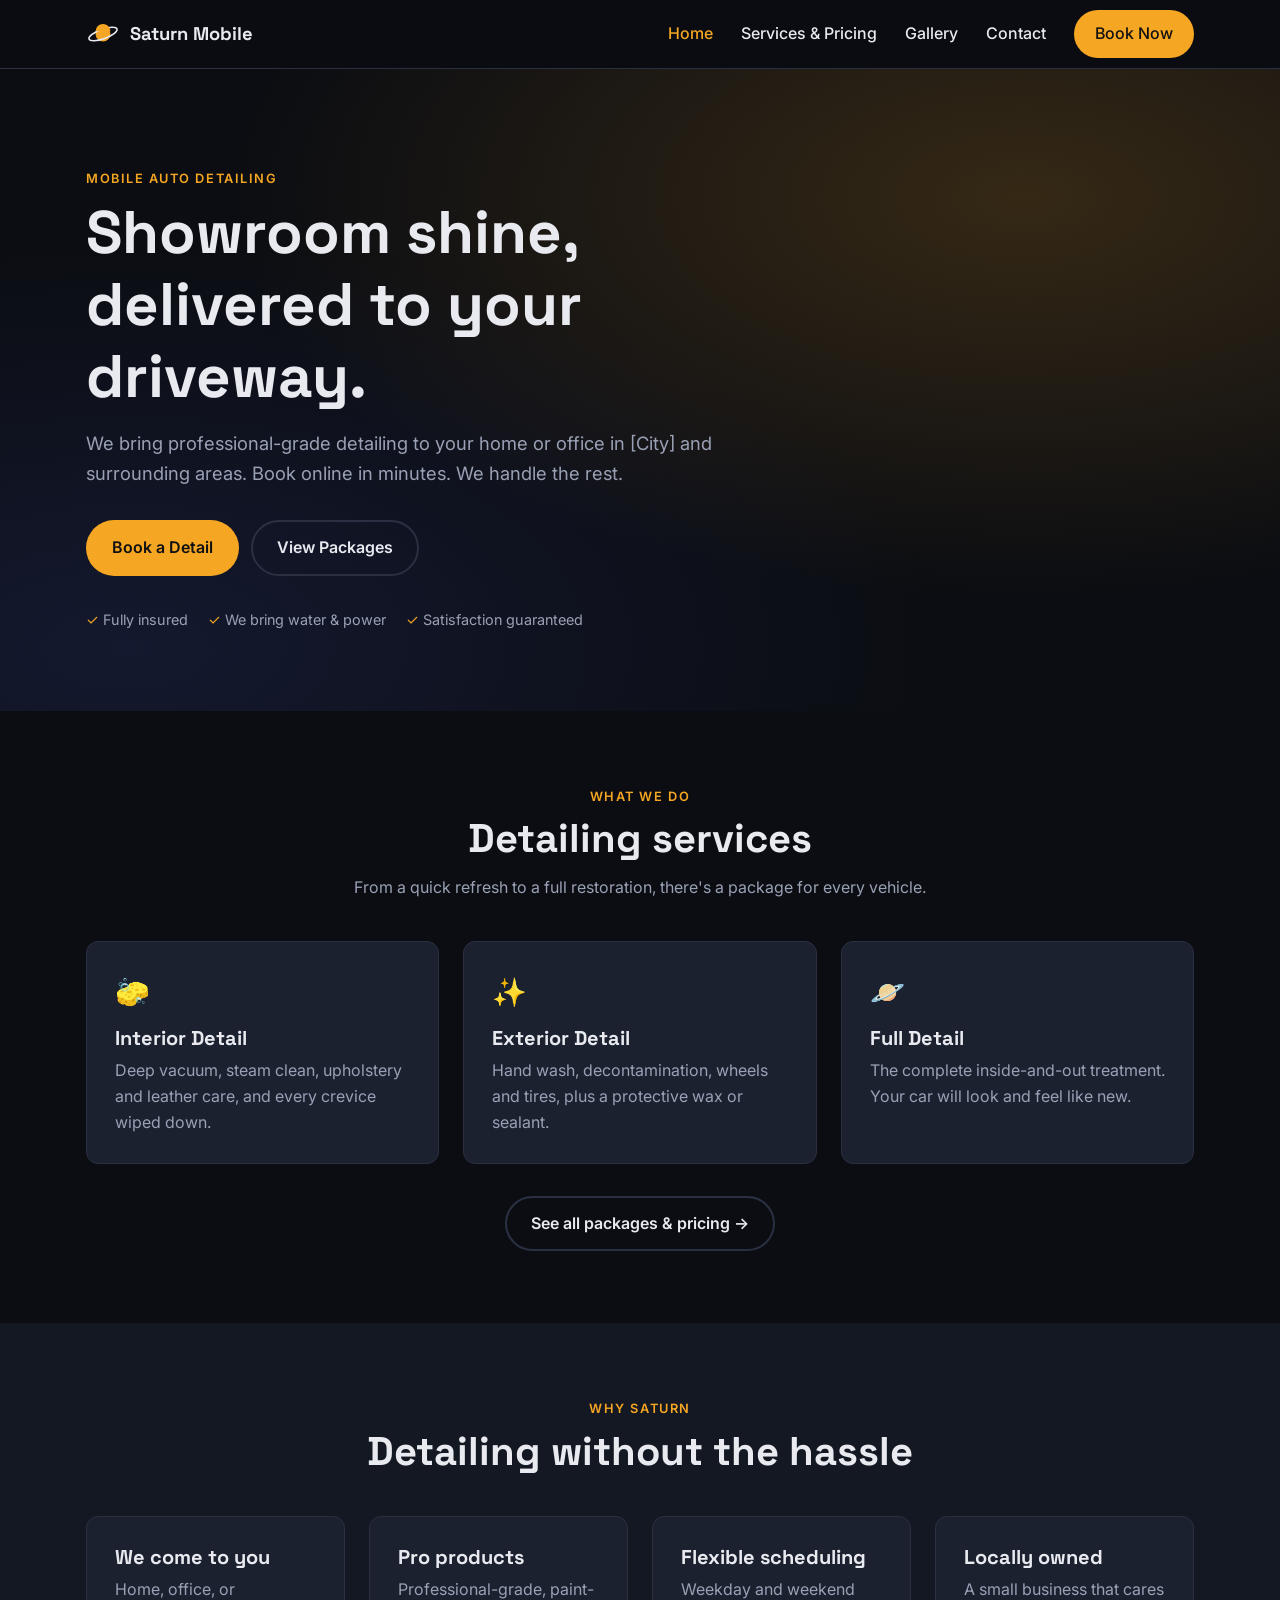
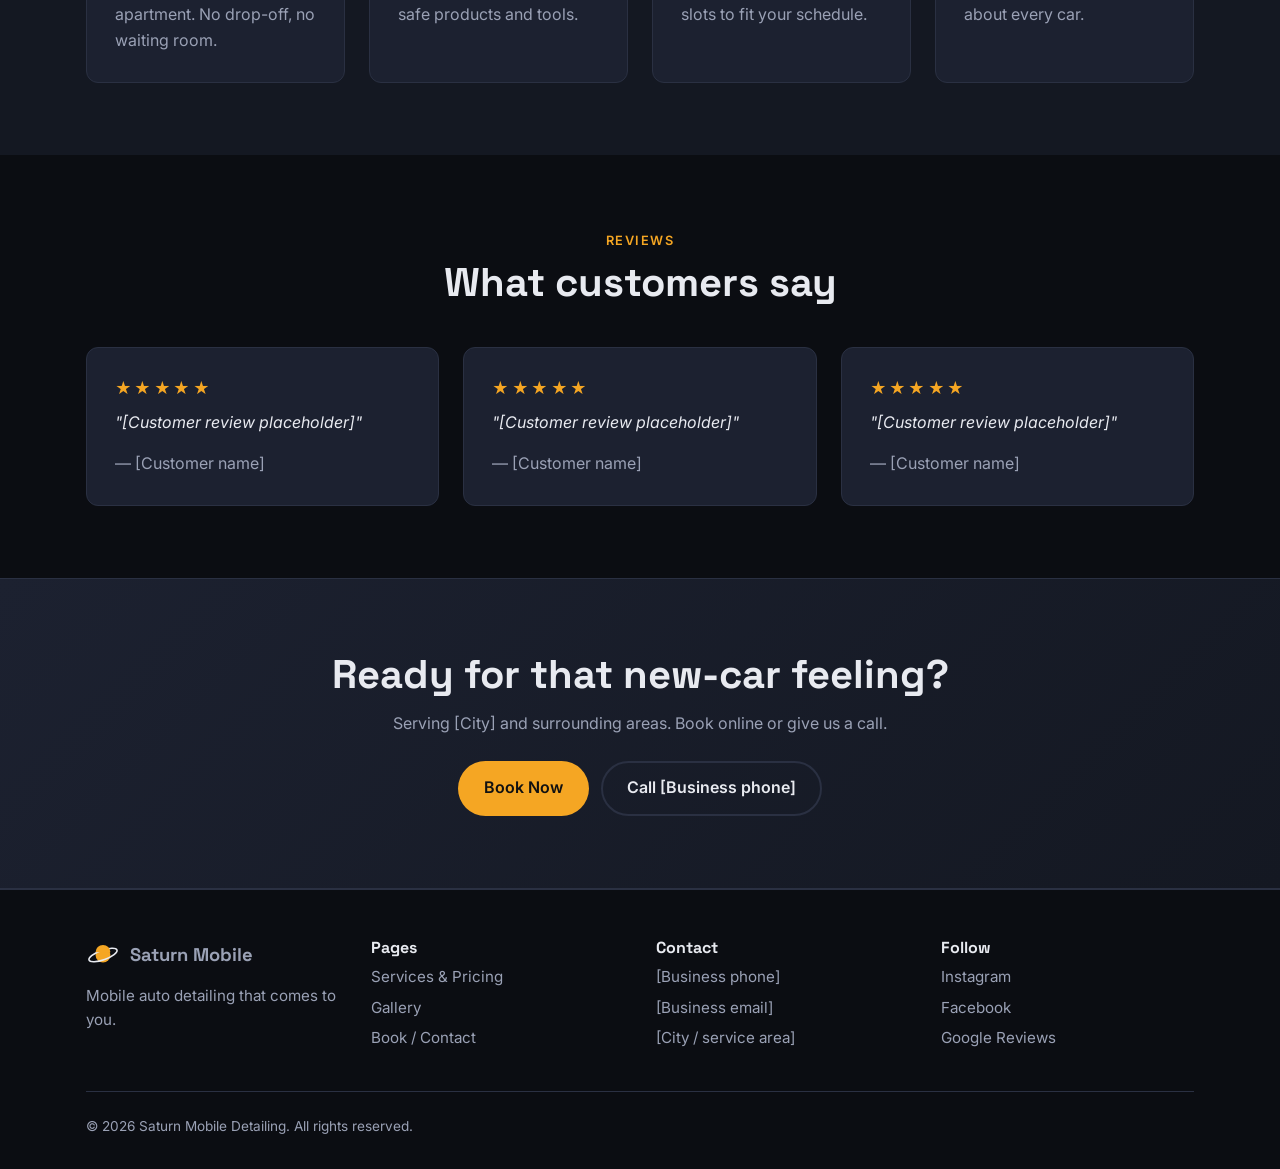
==== index.html @ 83c05b19 "Initial site frame: home, services, gallery, contact pages Plain HTML/CSS/JS static site for Saturn " ====
<!doctype html>
<html lang="en">
<head>
  <meta charset="utf-8">
  <meta name="viewport" content="width=device-width, initial-scale=1">
  <title>Saturn Mobile Detailing | Mobile Auto Detailing in [City]</title>
  <meta name="description" content="Professional mobile auto detailing that comes to you. Interior, exterior, and full details in [City] and surrounding areas.">
  <meta property="og:title" content="Saturn Mobile Detailing">
  <meta property="og:description" content="Professional mobile auto detailing that comes to you.">
  <meta property="og:type" content="website">
  <!-- TODO: add og:image once a hero photo exists -->
  <link rel="icon" href="favicon.svg" type="image/svg+xml">
  <link rel="preconnect" href="https://fonts.googleapis.com">
  <link rel="preconnect" href="https://fonts.gstatic.com" crossorigin>
  <link href="https://fonts.googleapis.com/css2?family=Inter:wght@400;500;600&family=Space+Grotesk:wght@500;700&display=swap" rel="stylesheet">
  <link rel="stylesheet" href="css/styles.css">

  <!-- TODO: fill in real business details -->
  <script type="application/ld+json">
  {
    "@context": "https://schema.org",
    "@type": "AutoWash",
    "name": "Saturn Mobile Detailing",
    "telephone": "[Business phone]",
    "email": "[Business email]",
    "areaServed": "[City / region]",
    "priceRange": "$$",
    "url": "https://example.com"
  }
  </script>
</head>
<body>
  <a class="skip-link" href="#main">Skip to content</a>

  <!-- ===== Header (shared — keep in sync across pages) ===== -->
  <header class="site-header">
    <div class="container">
      <a class="logo" href="index.html">
        <img src="favicon.svg" alt="" width="34" height="34">
        Saturn Mobile
      </a>
      <button class="nav-toggle" aria-expanded="false" aria-controls="site-nav" aria-label="Toggle menu">
        <span></span><span></span><span></span>
      </button>
      <nav class="site-nav" id="site-nav" aria-label="Main">
        <ul>
          <li><a href="index.html" aria-current="page">Home</a></li>
          <li><a href="services.html">Services &amp; Pricing</a></li>
          <li><a href="gallery.html">Gallery</a></li>
          <li><a href="contact.html">Contact</a></li>
          <li><a class="btn btn--primary" href="contact.html">Book Now</a></li>
        </ul>
      </nav>
    </div>
  </header>

  <main id="main">
    <!-- Hero -->
    <section class="hero">
      <div class="container">
        <div class="hero-content">
          <span class="eyebrow">Mobile Auto Detailing</span>
          <h1>Showroom shine, delivered to your driveway.</h1>
          <p class="lead">
            <!-- TODO: tagline -->
            We bring professional-grade detailing to your home or office in [City] and surrounding areas.
            Book online in minutes. We handle the rest.
          </p>
          <div class="btn-row">
            <a class="btn btn--primary" href="contact.html">Book a Detail</a>
            <a class="btn btn--ghost" href="services.html">View Packages</a>
          </div>
          <div class="hero-badges">
            <span>Fully insured</span>
            <span>We bring water &amp; power</span>
            <span>Satisfaction guaranteed</span>
          </div>
        </div>
      </div>
    </section>

    <!-- Services preview -->
    <section class="section">
      <div class="container">
        <div class="section-head">
          <span class="eyebrow">What We Do</span>
          <h2>Detailing services</h2>
          <p>From a quick refresh to a full restoration, there's a package for every vehicle.</p>
        </div>
        <div class="grid grid--3">
          <article class="card">
            <div class="card-icon" aria-hidden="true">🧽</div>
            <h3>Interior Detail</h3>
            <p>Deep vacuum, steam clean, upholstery and leather care, and every crevice wiped down.</p>
          </article>
          <article class="card">
            <div class="card-icon" aria-hidden="true">✨</div>
            <h3>Exterior Detail</h3>
            <p>Hand wash, decontamination, wheels and tires, plus a protective wax or sealant.</p>
          </article>
          <article class="card">
            <div class="card-icon" aria-hidden="true">🪐</div>
            <h3>Full Detail</h3>
            <p>The complete inside-and-out treatment. Your car will look and feel like new.</p>
          </article>
        </div>
        <div class="btn-row" style="justify-content:center;margin-top:2rem">
          <a class="btn btn--ghost" href="services.html">See all packages &amp; pricing →</a>
        </div>
      </div>
    </section>

    <!-- Why us -->
    <section class="section section--alt">
      <div class="container">
        <div class="section-head">
          <span class="eyebrow">Why Saturn</span>
          <h2>Detailing without the hassle</h2>
        </div>
        <div class="grid grid--4">
          <div class="card">
            <h3>We come to you</h3>
            <p>Home, office, or apartment. No drop-off, no waiting room.</p>
          </div>
          <div class="card">
            <h3>Pro products</h3>
            <p>Professional-grade, paint-safe products and tools.</p>
          </div>
          <div class="card">
            <h3>Flexible scheduling</h3>
            <p>Weekday and weekend slots to fit your schedule.</p>
          </div>
          <div class="card">
            <h3>Locally owned</h3>
            <p>A small business that cares about every car.</p>
          </div>
        </div>
      </div>
    </section>

    <!-- Testimonials -->
    <section class="section">
      <div class="container">
        <div class="section-head">
          <span class="eyebrow">Reviews</span>
          <h2>What customers say</h2>
        </div>
        <!-- TODO: replace with real reviews -->
        <div class="grid grid--3">
          <figure class="card testimonial">
            <div class="stars" aria-label="5 stars">★★★★★</div>
            <blockquote>"[Customer review placeholder]"</blockquote>
            <cite>— [Customer name]</cite>
          </figure>
          <figure class="card testimonial">
            <div class="stars" aria-label="5 stars">★★★★★</div>
            <blockquote>"[Customer review placeholder]"</blockquote>
            <cite>— [Customer name]</cite>
          </figure>
          <figure class="card testimonial">
            <div class="stars" aria-label="5 stars">★★★★★</div>
            <blockquote>"[Customer review placeholder]"</blockquote>
            <cite>— [Customer name]</cite>
          </figure>
        </div>
      </div>
    </section>

    <!-- CTA -->
    <section class="section cta-band">
      <div class="container">
        <h2>Ready for that new-car feeling?</h2>
        <p>Serving [City] and surrounding areas. Book online or give us a call.</p>
        <div class="btn-row">
          <a class="btn btn--primary" href="contact.html">Book Now</a>
          <a class="btn btn--ghost" href="tel:+10000000000">Call [Business phone]</a>
        </div>
      </div>
    </section>
  </main>

  <!-- ===== Footer (shared — keep in sync across pages) ===== -->
  <footer class="site-footer">
    <div class="container">
      <div class="footer-grid">
        <div>
          <a class="logo" href="index.html">
            <img src="favicon.svg" alt="" width="34" height="34">
            Saturn Mobile
          </a>
          <p style="margin-top:0.75rem">Mobile auto detailing that comes to you.</p>
        </div>
        <div>
          <h3>Pages</h3>
          <ul>
            <li><a href="services.html">Services &amp; Pricing</a></li>
            <li><a href="gallery.html">Gallery</a></li>
            <li><a href="contact.html">Book / Contact</a></li>
          </ul>
        </div>
        <div>
          <h3>Contact</h3>
          <ul>
            <li><a href="tel:+10000000000">[Business phone]</a></li>
            <li><a href="mailto:hello@example.com">[Business email]</a></li>
            <li>[City / service area]</li>
          </ul>
        </div>
        <div>
          <h3>Follow</h3>
          <ul>
            <!-- TODO: social links -->
            <li><a href="#">Instagram</a></li>
            <li><a href="#">Facebook</a></li>
            <li><a href="#">Google Reviews</a></li>
          </ul>
        </div>
      </div>
      <p class="footer-bottom">© <span data-year></span> Saturn Mobile Detailing. All rights reserved.</p>
    </div>
  </footer>

  <script src="js/main.js"></script>
</body>
</html>
---- css/styles.css ----
/* ==========================================================================
   Saturn Mobile Detailing — styles
   Edit the tokens in :root to rebrand the whole site.
   ========================================================================== */

:root {
  /* Brand colors */
  --color-bg: #0b0d12;
  --color-surface: #141822;
  --color-surface-2: #1c2130;
  --color-border: #2a3042;
  --color-text: #e8eaf0;
  --color-text-muted: #9aa1b5;
  --color-accent: #f5a623;        /* Saturn gold — swap for brand color */
  --color-accent-hover: #ffbb45;
  --color-accent-contrast: #111;

  /* Type */
  --font-body: "Inter", system-ui, -apple-system, "Segoe UI", Roboto, sans-serif;
  --font-display: "Space Grotesk", var(--font-body);

  /* Layout */
  --container: 1140px;
  --gutter: 1rem;
  --radius: 12px;
  --shadow: 0 10px 30px rgba(0, 0, 0, 0.35);
  --header-h: 68px;
}

/* ---------- Reset ---------- */
*, *::before, *::after { box-sizing: border-box; }
* { margin: 0; }
html { scroll-behavior: smooth; }
body {
  font-family: var(--font-body);
  background: var(--color-bg);
  color: var(--color-text);
  line-height: 1.6;
  -webkit-font-smoothing: antialiased;
}
img, svg { display: block; max-width: 100%; }
a { color: var(--color-accent); text-decoration: none; }
a:hover { color: var(--color-accent-hover); }
input, select, textarea, button { font: inherit; }
:focus-visible { outline: 2px solid var(--color-accent); outline-offset: 3px; }

h1, h2, h3 { font-family: var(--font-display); line-height: 1.2; }
h1 { font-size: clamp(2.2rem, 6vw, 3.75rem); }
h2 { font-size: clamp(1.75rem, 4vw, 2.5rem); margin-bottom: 0.75rem; }
h3 { font-size: 1.25rem; margin-bottom: 0.5rem; }

.skip-link {
  position: absolute; left: -9999px; top: 0;
  background: var(--color-accent); color: var(--color-accent-contrast);
  padding: 0.5rem 1rem; z-index: 100;
}
.skip-link:focus { left: 1rem; top: 1rem; }

/* ---------- Layout ---------- */
.container {
  width: 100%;
  max-width: var(--container);
  margin-inline: auto;
  padding-inline: var(--gutter);
}
.section { padding-block: 4.5rem; }
.section--alt { background: var(--color-surface); }
.section-head { text-align: center; max-width: 640px; margin: 0 auto 2.5rem; }
.section-head p { color: var(--color-text-muted); }
.eyebrow {
  display: inline-block;
  font-size: 0.8rem; font-weight: 600; letter-spacing: 0.12em; text-transform: uppercase;
  color: var(--color-accent); margin-bottom: 0.5rem;
}
.grid { display: grid; gap: 1.5rem; }
.grid--2 { grid-template-columns: repeat(auto-fit, minmax(280px, 1fr)); }
.grid--3 { grid-template-columns: repeat(auto-fit, minmax(260px, 1fr)); }
.grid--4 { grid-template-columns: repeat(auto-fit, minmax(220px, 1fr)); }

/* ---------- Buttons ---------- */
.btn {
  display: inline-flex; align-items: center; justify-content: center; gap: 0.5rem;
  padding: 0.8rem 1.5rem;
  border-radius: 999px; border: 2px solid transparent;
  font-weight: 600; cursor: pointer;
  transition: background 0.2s, color 0.2s, border-color 0.2s, transform 0.2s;
}
.btn:hover { transform: translateY(-1px); }
.btn--primary { background: var(--color-accent); color: var(--color-accent-contrast); }
.btn--primary:hover { background: var(--color-accent-hover); color: var(--color-accent-contrast); }
.btn--ghost { border-color: var(--color-border); color: var(--color-text); }
.btn--ghost:hover { border-color: var(--color-accent); color: var(--color-accent); }
.btn-row { display: flex; flex-wrap: wrap; gap: 0.75rem; }

/* ---------- Header / nav ---------- */
.site-header {
  position: sticky; top: 0; z-index: 50;
  background: rgba(11, 13, 18, 0.9);
  backdrop-filter: blur(10px);
  border-bottom: 1px solid var(--color-border);
}
.site-header .container {
  display: flex; align-items: center; justify-content: space-between;
  height: var(--header-h);
}
.logo {
  display: flex; align-items: center; gap: 0.6rem;
  font-family: var(--font-display); font-weight: 700; font-size: 1.15rem;
  color: var(--color-text);
}
.logo:hover { color: var(--color-text); }
.logo img { width: 34px; height: 34px; }

.nav-toggle {
  display: inline-flex; flex-direction: column; gap: 5px;
  background: none; border: 0; padding: 0.5rem; cursor: pointer;
}
.nav-toggle span {
  width: 24px; height: 2px; background: var(--color-text);
  transition: transform 0.2s, opacity 0.2s;
}
.nav-toggle[aria-expanded="true"] span:nth-child(1) { transform: translateY(7px) rotate(45deg); }
.nav-toggle[aria-expanded="true"] span:nth-child(2) { opacity: 0; }
.nav-toggle[aria-expanded="true"] span:nth-child(3) { transform: translateY(-7px) rotate(-45deg); }

.site-nav {
  position: absolute; top: var(--header-h); left: 0; right: 0;
  background: var(--color-bg);
  border-bottom: 1px solid var(--color-border);
  display: none;
}
.site-nav.is-open { display: block; }
.site-nav ul {
  list-style: none; padding: 1rem var(--gutter) 1.5rem;
  display: flex; flex-direction: column; gap: 0.25rem;
}
.site-nav a { display: block; padding: 0.6rem 0; color: var(--color-text); font-weight: 500; }
.site-nav a:hover, .site-nav a[aria-current="page"] { color: var(--color-accent); }
.site-nav .btn { margin-top: 0.5rem; color: var(--color-accent-contrast); }

@media (min-width: 860px) {
  .nav-toggle { display: none; }
  .site-nav { position: static; display: block; background: none; border: 0; }
  .site-nav ul { flex-direction: row; align-items: center; gap: 1.75rem; padding: 0; }
  .site-nav a { padding: 0; }
  .site-nav .btn { margin-top: 0; padding: 0.6rem 1.2rem; }
}

/* ---------- Hero ---------- */
.hero {
  position: relative;
  padding-block: 6rem 5rem;
  /* TODO: replace gradient with hero photo:
     background: linear-gradient(rgba(11,13,18,.7), rgba(11,13,18,.9)), url("../assets/images/hero.jpg") center/cover; */
  background:
    radial-gradient(ellipse at 80% 20%, rgba(245, 166, 35, 0.18), transparent 55%),
    radial-gradient(ellipse at 10% 90%, rgba(80, 110, 255, 0.12), transparent 50%),
    var(--color-bg);
  overflow: hidden;
}
.hero-content { max-width: 680px; }
.hero p.lead { font-size: 1.15rem; color: var(--color-text-muted); margin: 1rem 0 2rem; }
.hero-badges {
  display: flex; flex-wrap: wrap; gap: 1.25rem;
  margin-top: 2rem; color: var(--color-text-muted); font-size: 0.9rem;
}
.hero-badges span::before { content: "✓ "; color: var(--color-accent); }

.page-hero {
  padding-block: 4rem 3rem;
  text-align: center;
  background: radial-gradient(ellipse at 50% 0%, rgba(245, 166, 35, 0.14), transparent 60%), var(--color-bg);
  border-bottom: 1px solid var(--color-border);
}
.page-hero p { color: var(--color-text-muted); max-width: 600px; margin: 0.75rem auto 0; }

/* ---------- Cards ---------- */
.card {
  background: var(--color-surface-2);
  border: 1px solid var(--color-border);
  border-radius: var(--radius);
  padding: 1.75rem;
}
.card p { color: var(--color-text-muted); }
.card-icon { font-size: 1.75rem; margin-bottom: 0.75rem; }

/* Pricing / packages */
.package { display: flex; flex-direction: column; position: relative; }
.package--featured { border-color: var(--color-accent); box-shadow: var(--shadow); }
.package-badge {
  position: absolute; top: -0.75rem; left: 50%; transform: translateX(-50%);
  background: var(--color-accent); color: var(--color-accent-contrast);
  font-size: 0.75rem; font-weight: 700; padding: 0.25rem 0.75rem; border-radius: 999px;
  text-transform: uppercase; letter-spacing: 0.06em;
}
.price { font-family: var(--font-display); font-size: 2.25rem; font-weight: 700; margin: 0.5rem 0; }
.price small { font-size: 0.9rem; font-weight: 400; color: var(--color-text-muted); }
.package ul { list-style: none; padding: 0; margin: 1rem 0 1.5rem; flex-grow: 1; }
.package li { padding: 0.35rem 0; color: var(--color-text-muted); }
.package li::before { content: "✓"; color: var(--color-accent); margin-right: 0.5rem; }

.addon-list { list-style: none; padding: 0; }
.addon-list li {
  display: flex; justify-content: space-between; gap: 1rem;
  padding: 0.85rem 0; border-bottom: 1px solid var(--color-border);
}
.addon-list li span:last-child { color: var(--color-accent); font-weight: 600; white-space: nowrap; }

/* Testimonials */
.testimonial blockquote { font-style: italic; color: var(--color-text); }
.testimonial cite { display: block; margin-top: 1rem; color: var(--color-text-muted); font-style: normal; }
.stars { color: var(--color-accent); letter-spacing: 0.15em; margin-bottom: 0.5rem; }

/* FAQ */
.faq details {
  border-bottom: 1px solid var(--color-border);
  padding: 1rem 0;
}
.faq summary { cursor: pointer; font-weight: 600; }
.faq details p { color: var(--color-text-muted); margin-top: 0.5rem; }

/* CTA band */
.cta-band {
  text-align: center;
  background: linear-gradient(135deg, var(--color-surface-2), var(--color-surface));
  border-block: 1px solid var(--color-border);
}
.cta-band p { color: var(--color-text-muted); margin-bottom: 1.5rem; }
.cta-band .btn-row { justify-content: center; }

/* ---------- Gallery ---------- */
.gallery-grid { display: grid; gap: 1rem; grid-template-columns: repeat(auto-fill, minmax(260px, 1fr)); }
.gallery-item {
  position: relative; aspect-ratio: 4 / 3;
  border-radius: var(--radius); overflow: hidden;
  background: var(--color-surface-2); border: 1px solid var(--color-border);
  cursor: zoom-in; padding: 0;
}
.gallery-item img { width: 100%; height: 100%; object-fit: cover; transition: transform 0.3s; }
.gallery-item:hover img { transform: scale(1.04); }
.gallery-item .placeholder {
  display: grid; place-items: center; height: 100%;
  color: var(--color-text-muted); font-size: 0.9rem;
}
.gallery-item figcaption {
  position: absolute; left: 0; right: 0; bottom: 0;
  padding: 0.6rem 0.9rem; font-size: 0.85rem; text-align: left;
  background: linear-gradient(transparent, rgba(0, 0, 0, 0.8)); color: #fff;
}

.lightbox {
  position: fixed; inset: 0; z-index: 200;
  background: rgba(0, 0, 0, 0.92);
  display: none; align-items: center; justify-content: center; padding: 1rem;
}
.lightbox.is-open { display: flex; }
.lightbox img { max-height: 85vh; border-radius: var(--radius); }
.lightbox-close {
  position: absolute; top: 1rem; right: 1rem;
  background: none; border: 0; color: #fff; font-size: 2rem; cursor: pointer; line-height: 1;
}

/* ---------- Forms ---------- */
.form { display: grid; gap: 1rem; }
.form-row { display: grid; gap: 1rem; grid-template-columns: repeat(auto-fit, minmax(220px, 1fr)); }
.field { display: flex; flex-direction: column; gap: 0.35rem; }
.field label { font-size: 0.9rem; font-weight: 500; }
.field input, .field select, .field textarea {
  background: var(--color-bg); color: var(--color-text);
  border: 1px solid var(--color-border); border-radius: 8px;
  padding: 0.75rem 0.9rem;
}
.field input:focus, .field select:focus, .field textarea:focus { border-color: var(--color-accent); outline: none; }
.field textarea { min-height: 120px; resize: vertical; }
.form-status { font-size: 0.95rem; }
.form-status.is-success { color: #5fd38d; }
.form-status.is-error { color: #ff6b6b; }

.contact-info { list-style: none; padding: 0; display: grid; gap: 1.25rem; }
.contact-info strong { display: block; font-size: 0.85rem; color: var(--color-text-muted); font-weight: 500; }

/* ---------- Footer ---------- */
.site-footer {
  border-top: 1px solid var(--color-border);
  padding-block: 3rem 2rem;
  color: var(--color-text-muted); font-size: 0.95rem;
}
.footer-grid { display: grid; gap: 2rem; grid-template-columns: repeat(auto-fit, minmax(200px, 1fr)); }
.site-footer h3 { color: var(--color-text); font-size: 1rem; }
.site-footer ul { list-style: none; padding: 0; display: grid; gap: 0.4rem; }
.site-footer a { color: var(--color-text-muted); }
.site-footer a:hover { color: var(--color-accent); }
.footer-bottom { margin-top: 2.5rem; padding-top: 1.5rem; border-top: 1px solid var(--color-border); font-size: 0.85rem; }
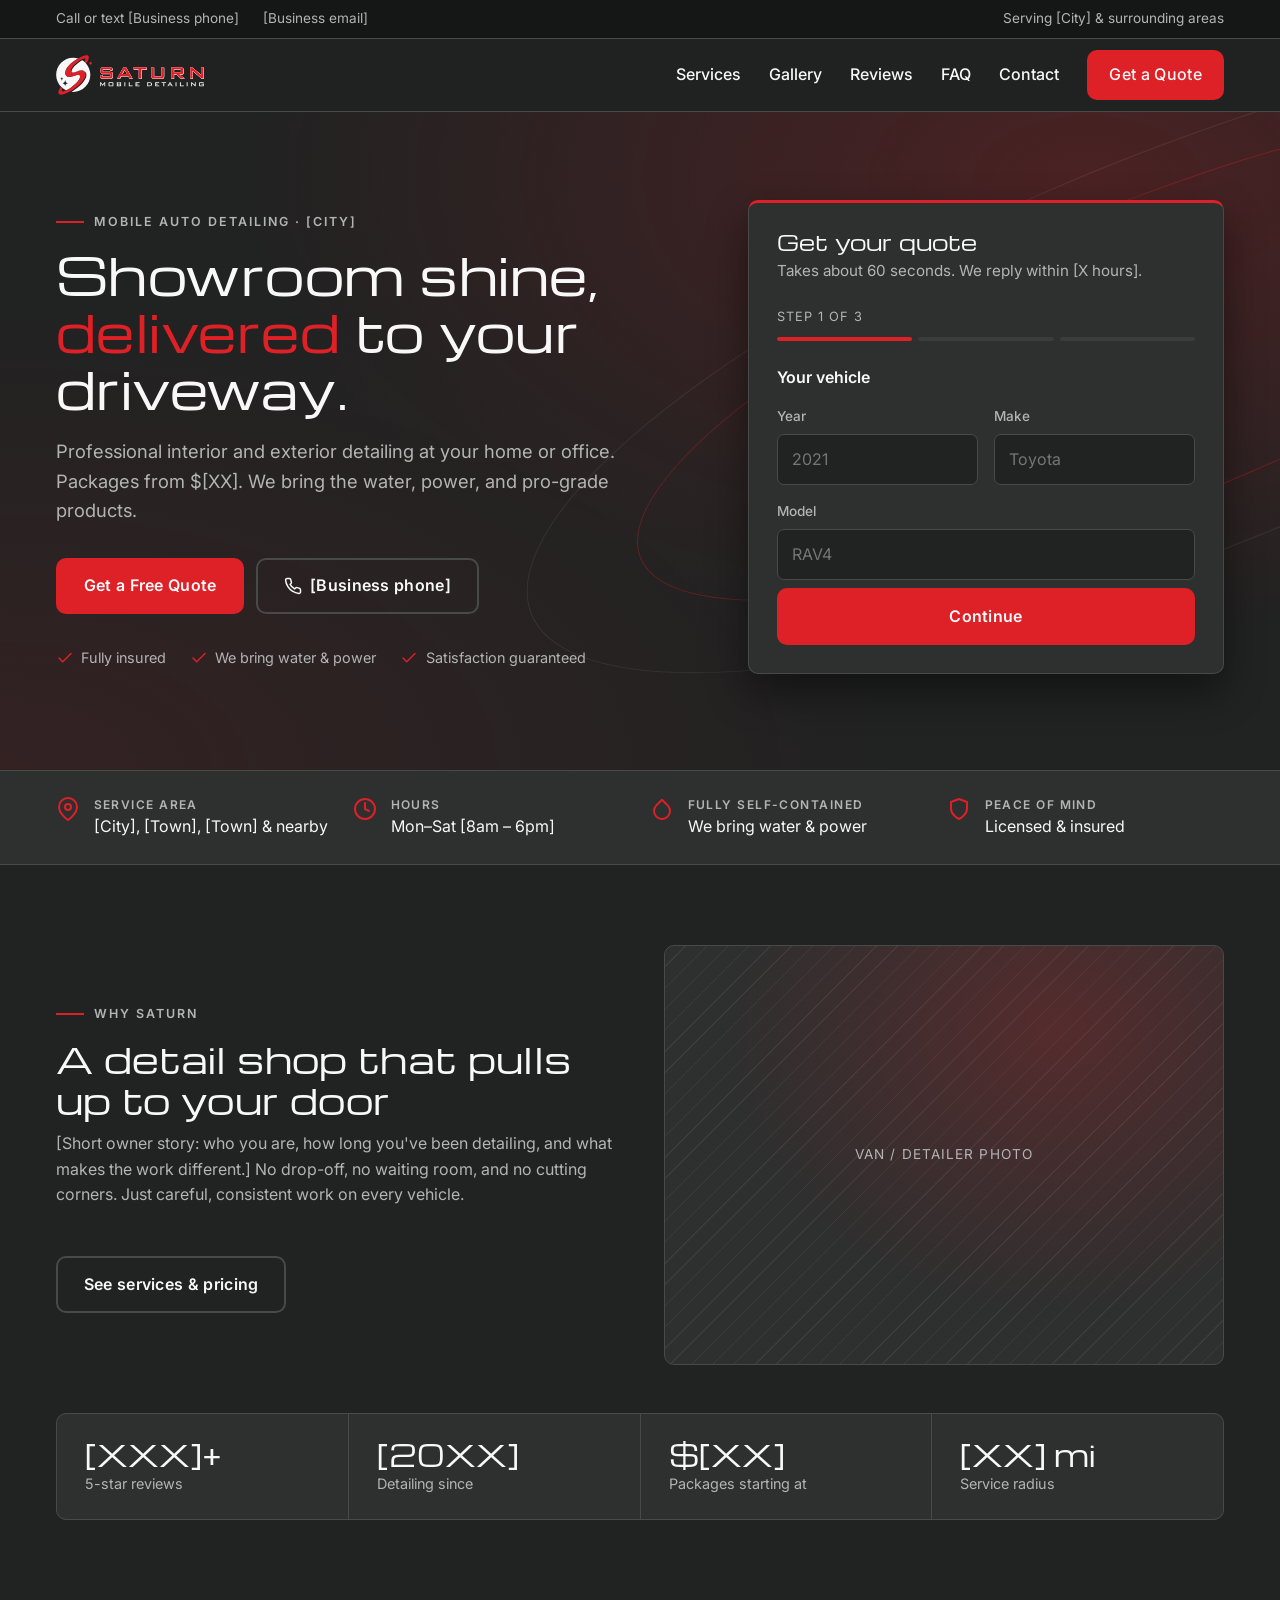
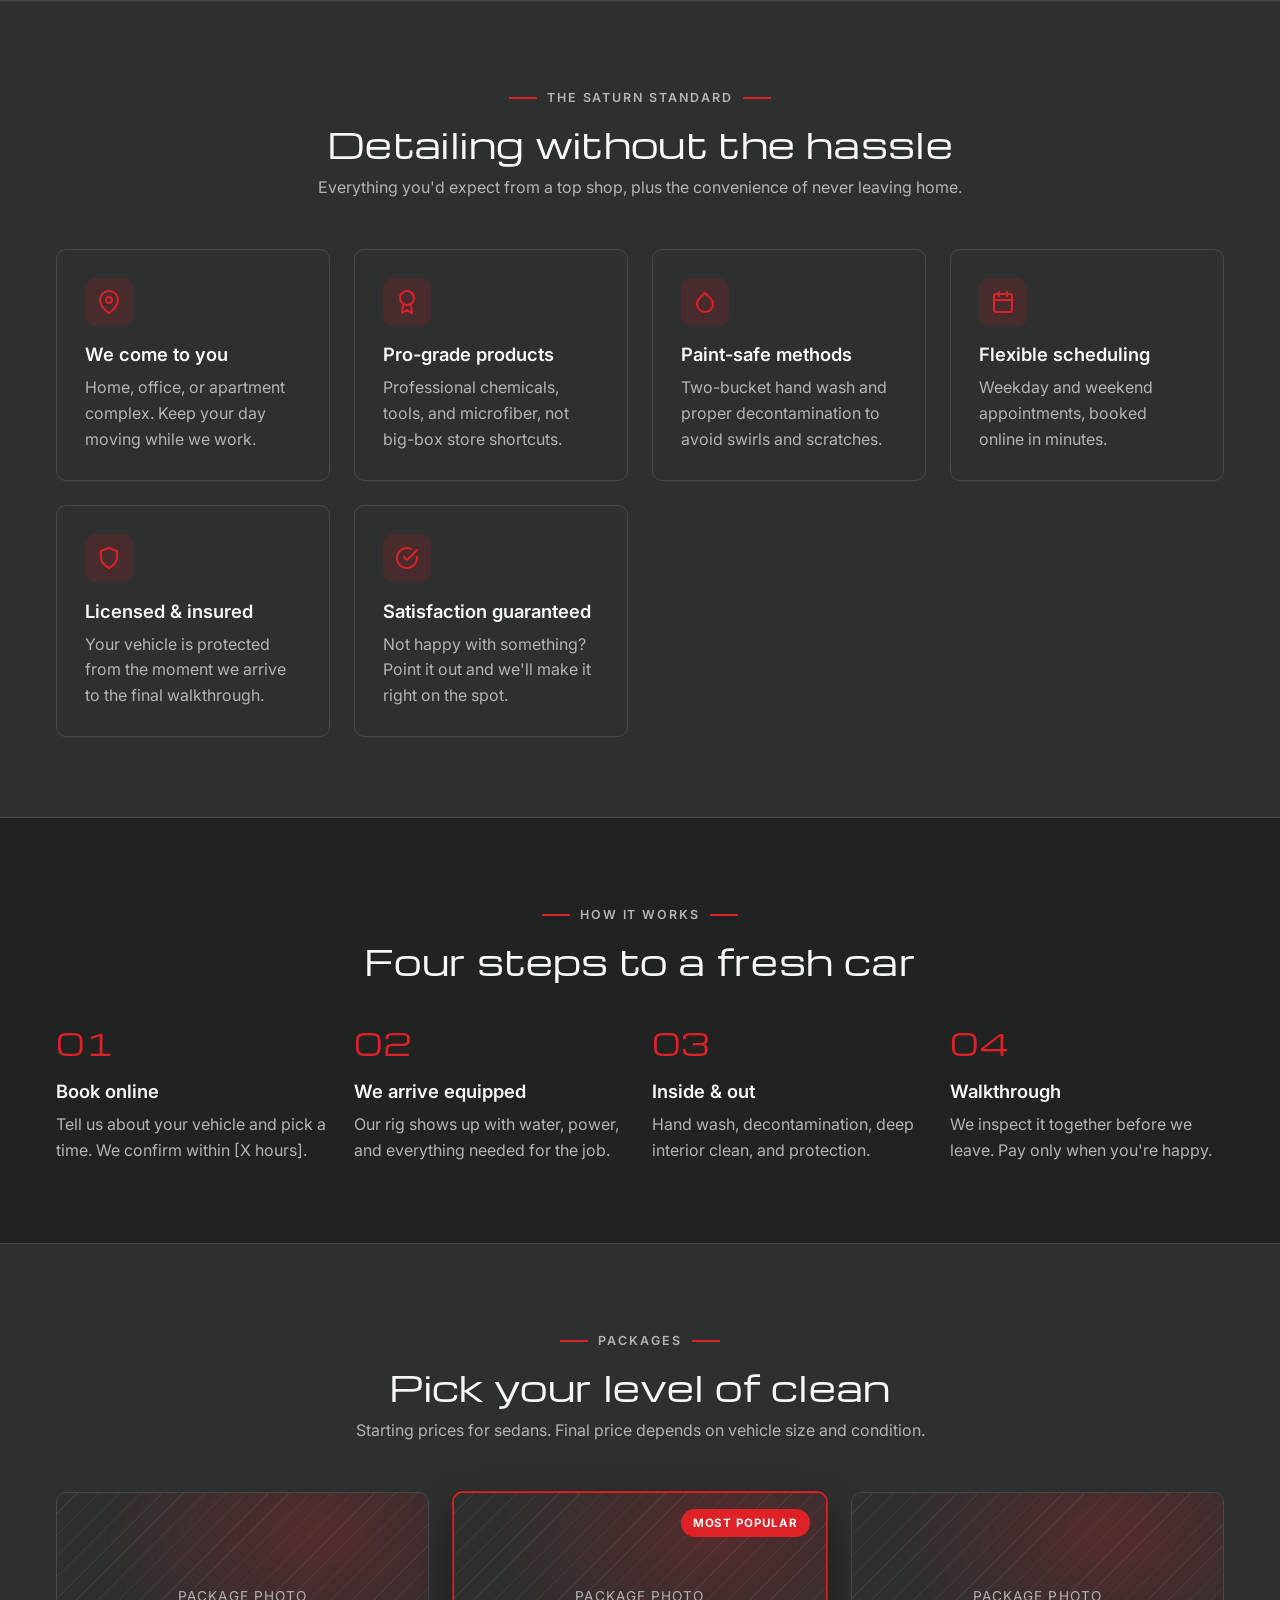
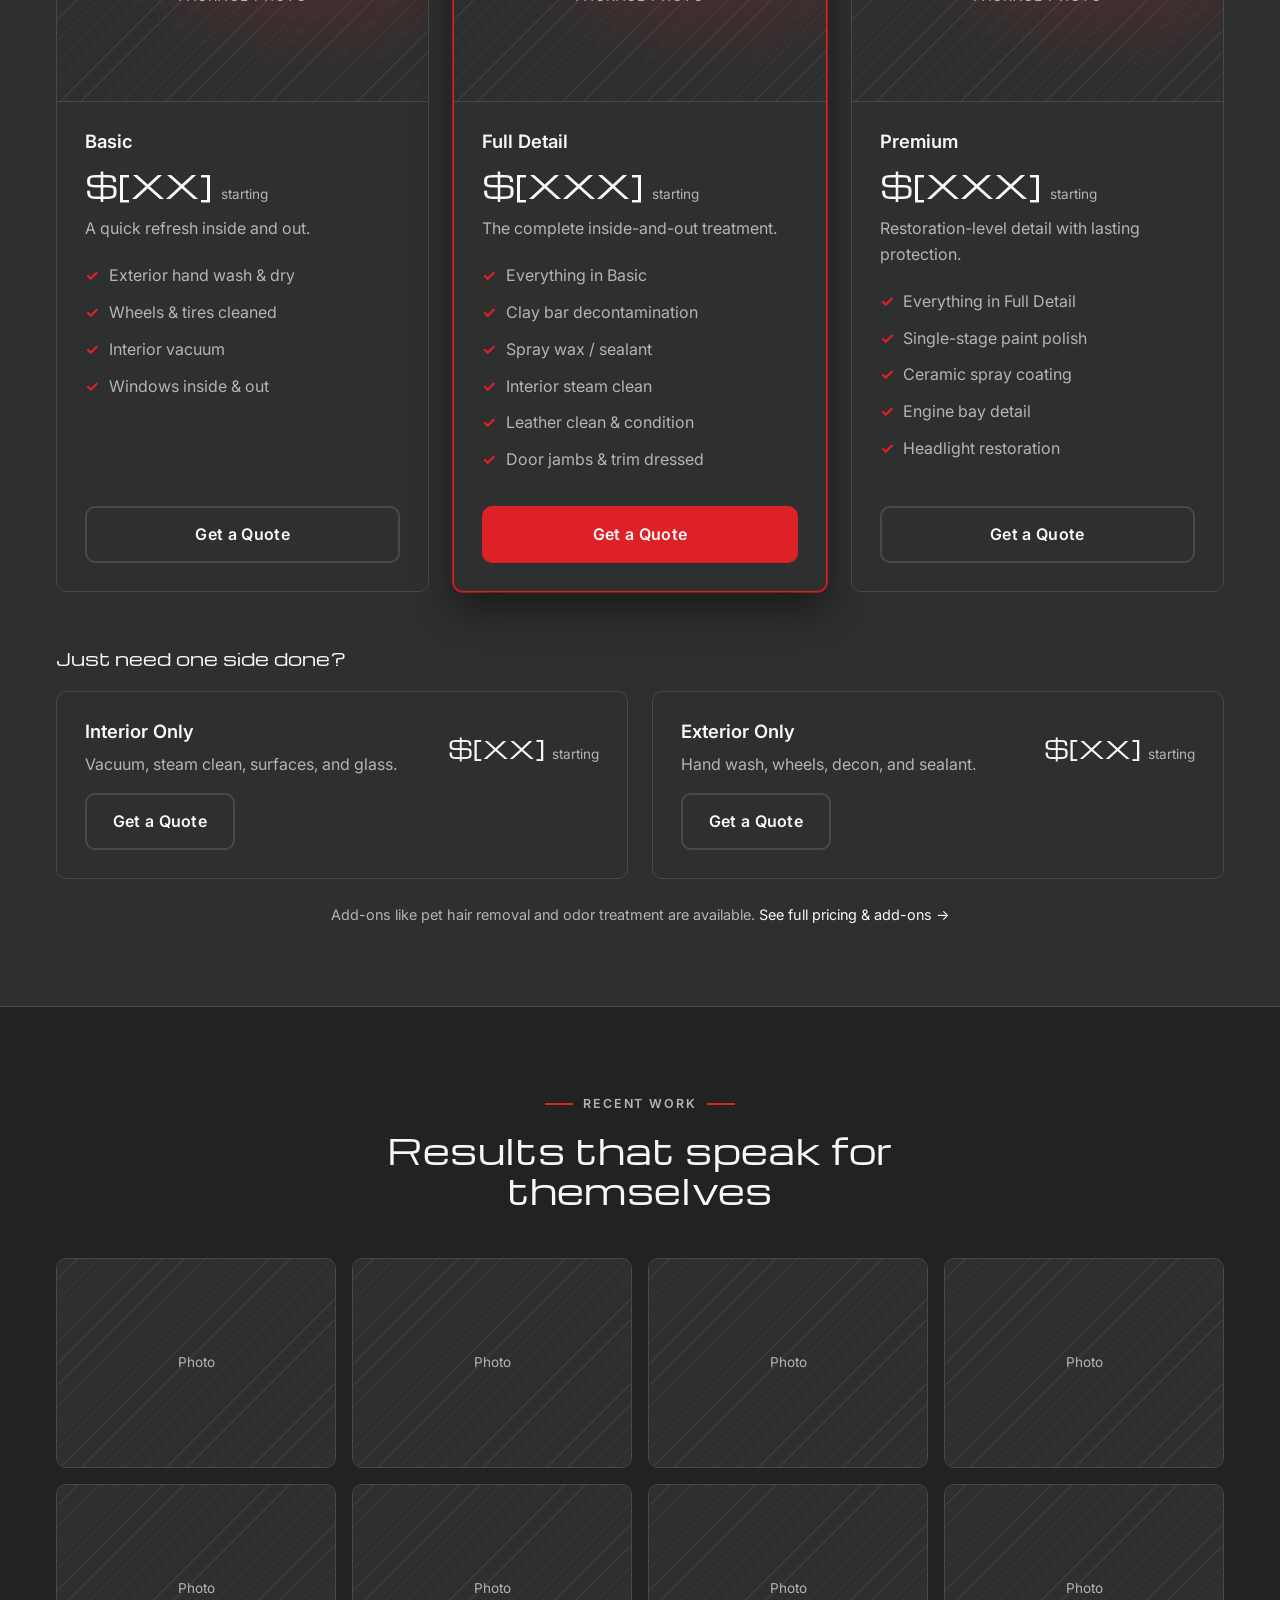
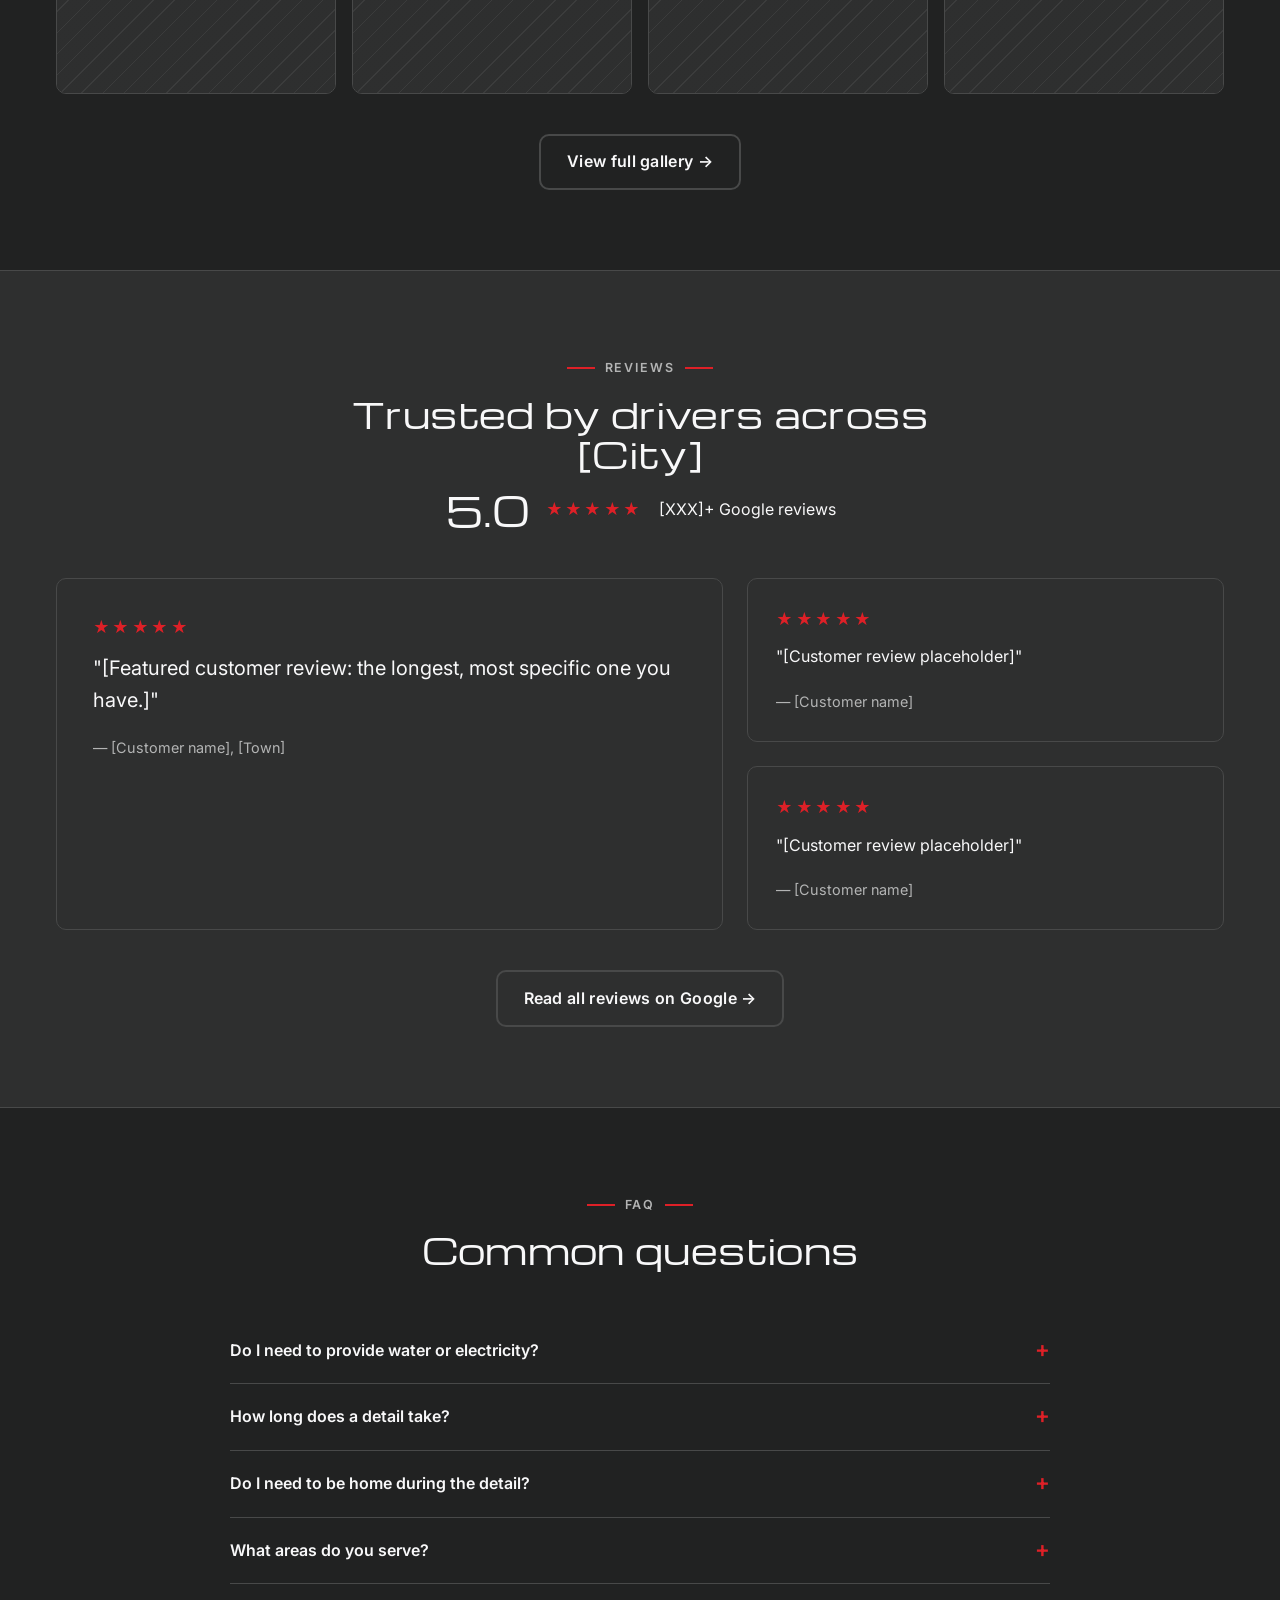
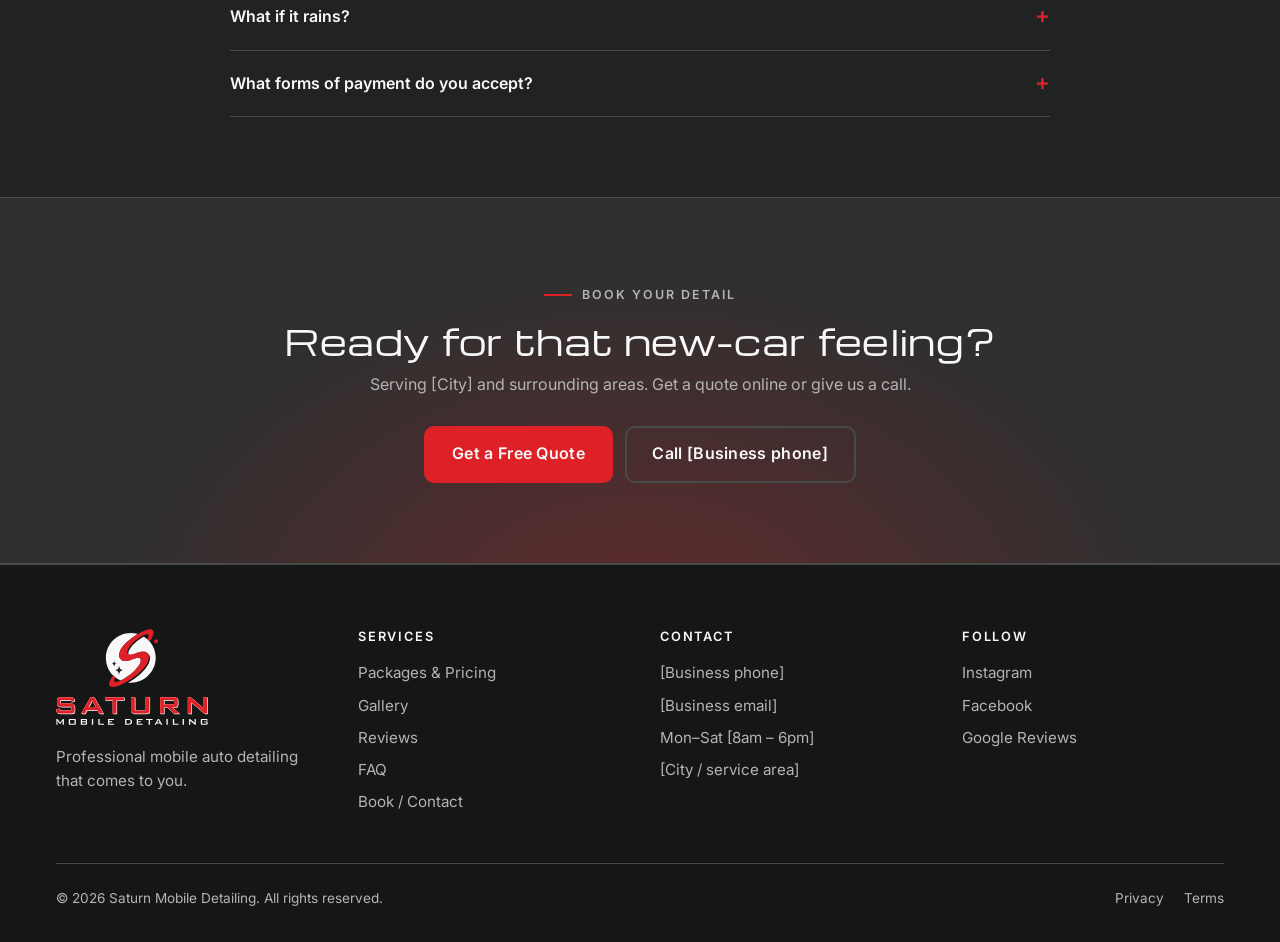
==== commit 1b73c6d4: "Apply brand system: tokens, logos, dark theme, updated pages Co-Authored-By: Claude Sonnet 5.5 <nore" ====
--- a/index.html
+++ b/index.html
@@ -1,5 +1,5 @@
 <!doctype html>
-<html lang="en">
+<html lang="en" data-theme="dark">
 <head>
   <meta charset="utf-8">
   <meta name="viewport" content="width=device-width, initial-scale=1">
@@ -9,10 +9,14 @@
   <meta property="og:description" content="Professional mobile auto detailing that comes to you.">
   <meta property="og:type" content="website">
   <!-- TODO: add og:image once a hero photo exists -->
-  <link rel="icon" href="favicon.svg" type="image/svg+xml">
+  <meta name="theme-color" content="#212222">
+  <link rel="icon" href="brand/web/favicon.ico" sizes="48x48">
+  <link rel="icon" href="brand/web/favicon.svg" type="image/svg+xml">
+  <link rel="apple-touch-icon" href="brand/web/apple-touch-icon.png">
   <link rel="preconnect" href="https://fonts.googleapis.com">
   <link rel="preconnect" href="https://fonts.gstatic.com" crossorigin>
-  <link href="https://fonts.googleapis.com/css2?family=Inter:wght@400;500;600&family=Space+Grotesk:wght@500;700&display=swap" rel="stylesheet">
+  <link href="https://fonts.googleapis.com/css2?family=Inter:wght@400;500;600;700&family=Michroma&display=swap" rel="stylesheet">
+  <link rel="stylesheet" href="brand/tokens/tokens.css">
   <link rel="stylesheet" href="css/styles.css">
 
   <!-- TODO: fill in real business details -->
@@ -33,124 +37,393 @@
   <a class="skip-link" href="#main">Skip to content</a>
 
   <!-- ===== Header (shared — keep in sync across pages) ===== -->
+  <div class="topbar">
+    <div class="container">
+      <ul>
+        <li><a href="tel:+10000000000">Call or text [Business phone]</a></li>
+        <li class="topbar-extra"><a href="mailto:hello@example.com">[Business email]</a></li>
+      </ul>
+      <span class="topbar-extra">Serving [City] &amp; surrounding areas</span>
+    </div>
+  </div>
   <header class="site-header">
     <div class="container">
       <a class="logo" href="index.html">
-        <img src="favicon.svg" alt="" width="34" height="34">
-        Saturn Mobile
+        <img src="brand/logos/dark/svg/lockup-horizontal.svg" alt="Saturn Mobile Detailing" width="148" height="40">
       </a>
       <button class="nav-toggle" aria-expanded="false" aria-controls="site-nav" aria-label="Toggle menu">
         <span></span><span></span><span></span>
       </button>
       <nav class="site-nav" id="site-nav" aria-label="Main">
         <ul>
-          <li><a href="index.html" aria-current="page">Home</a></li>
-          <li><a href="services.html">Services &amp; Pricing</a></li>
+          <li><a href="services.html">Services</a></li>
           <li><a href="gallery.html">Gallery</a></li>
+          <li><a href="#reviews">Reviews</a></li>
+          <li><a href="#faq">FAQ</a></li>
           <li><a href="contact.html">Contact</a></li>
-          <li><a class="btn btn--primary" href="contact.html">Book Now</a></li>
+          <li><a class="btn btn--primary" href="#quote">Get a Quote</a></li>
         </ul>
       </nav>
     </div>
   </header>
 
   <main id="main">
-    <!-- Hero -->
+    <!-- Hero + quote widget -->
     <section class="hero">
-      <div class="container">
+      <div class="container hero-grid">
         <div class="hero-content">
-          <span class="eyebrow">Mobile Auto Detailing</span>
-          <h1>Showroom shine, delivered to your driveway.</h1>
+          <span class="eyebrow">Mobile Auto Detailing · [City]</span>
+          <h1>Showroom shine, <span class="accent">delivered</span> to your driveway.</h1>
           <p class="lead">
             <!-- TODO: tagline -->
-            We bring professional-grade detailing to your home or office in [City] and surrounding areas.
-            Book online in minutes. We handle the rest.
+            Professional interior and exterior detailing at your home or office. Packages from $[XX].
+            We bring the water, power, and pro-grade products.
           </p>
           <div class="btn-row">
-            <a class="btn btn--primary" href="contact.html">Book a Detail</a>
-            <a class="btn btn--ghost" href="services.html">View Packages</a>
+            <a class="btn btn--primary" href="#quote">Get a Free Quote</a>
+            <a class="btn btn--ghost" href="tel:+10000000000">
+              <svg class="icon" viewBox="0 0 24 24" aria-hidden="true"><path d="M22 16.92v3a2 2 0 0 1-2.18 2 19.8 19.8 0 0 1-8.63-3.07 19.5 19.5 0 0 1-6-6A19.8 19.8 0 0 1 2.12 4.18 2 2 0 0 1 4.11 2h3a2 2 0 0 1 2 1.72c.13.96.36 1.9.7 2.81a2 2 0 0 1-.45 2.11L8.09 9.91a16 16 0 0 0 6 6l1.27-1.27a2 2 0 0 1 2.11-.45c.91.34 1.85.57 2.81.7A2 2 0 0 1 22 16.92z"/></svg>
+              [Business phone]
+            </a>
           </div>
-          <div class="hero-badges">
-            <span>Fully insured</span>
-            <span>We bring water &amp; power</span>
-            <span>Satisfaction guaranteed</span>
+          <ul class="hero-badges">
+            <li><svg class="icon" viewBox="0 0 24 24" aria-hidden="true"><polyline points="20 6 9 17 4 12"/></svg>Fully insured</li>
+            <li><svg class="icon" viewBox="0 0 24 24" aria-hidden="true"><polyline points="20 6 9 17 4 12"/></svg>We bring water &amp; power</li>
+            <li><svg class="icon" viewBox="0 0 24 24" aria-hidden="true"><polyline points="20 6 9 17 4 12"/></svg>Satisfaction guaranteed</li>
+          </ul>
+        </div>
+
+        <!-- Quote widget — TODO: replace YOUR_ID with Formspree form ID (see README) -->
+        <div class="quote-card" id="quote">
+          <h2>Get your quote</h2>
+          <p>Takes about 60 seconds. We reply within [X hours].</p>
+          <form class="quote-form" action="https://formspree.io/f/YOUR_ID" method="POST" novalidate>
+            <input type="hidden" name="_subject" value="New quote request (website)">
+            <div class="quote-progress" aria-live="polite">
+              <span class="quote-progress-label">Step <span data-step-current>1</span> of 3</span>
+              <div class="quote-progress-bar" aria-hidden="true"><span class="is-done"></span><span></span><span></span></div>
+            </div>
+
+            <fieldset class="quote-step" data-step>
+              <legend>Your vehicle</legend>
+              <div class="form-row">
+                <div class="field">
+                  <label for="q-year">Year</label>
+                  <input id="q-year" name="year" type="text" inputmode="numeric" maxlength="4" placeholder="2021" required>
+                </div>
+                <div class="field">
+                  <label for="q-make">Make</label>
+                  <input id="q-make" name="make" type="text" placeholder="Toyota" required>
+                </div>
+              </div>
+              <div class="field">
+                <label for="q-model">Model</label>
+                <input id="q-model" name="model" type="text" placeholder="RAV4" required>
+              </div>
+            </fieldset>
+
+            <fieldset class="quote-step" data-step hidden>
+              <legend>Your detail</legend>
+              <div class="field">
+                <label for="q-package">Package</label>
+                <select id="q-package" name="package" required>
+                  <option value="">Select…</option>
+                  <option value="basic">Basic</option>
+                  <option value="full">Full Detail</option>
+                  <option value="premium">Premium</option>
+                  <option value="interior">Interior Only</option>
+                  <option value="exterior">Exterior Only</option>
+                  <option value="unsure">Not sure, recommend one</option>
+                </select>
+              </div>
+              <div class="form-row">
+                <div class="field">
+                  <label for="q-date">Preferred date</label>
+                  <input id="q-date" name="date" type="date">
+                </div>
+                <div class="field">
+                  <label for="q-zip">ZIP code</label>
+                  <input id="q-zip" name="zip" type="text" inputmode="numeric" autocomplete="postal-code" maxlength="10" required>
+                </div>
+              </div>
+            </fieldset>
+
+            <fieldset class="quote-step" data-step hidden>
+              <legend>How do we reach you?</legend>
+              <div class="field">
+                <label for="q-name">Name</label>
+                <input id="q-name" name="name" type="text" autocomplete="name" required>
+              </div>
+              <div class="form-row">
+                <div class="field">
+                  <label for="q-phone">Phone</label>
+                  <input id="q-phone" name="phone" type="tel" autocomplete="tel" required>
+                </div>
+                <div class="field">
+                  <label for="q-email">Email</label>
+                  <input id="q-email" name="email" type="email" autocomplete="email" required>
+                </div>
+              </div>
+            </fieldset>
+
+            <div class="quote-actions">
+              <button class="btn btn--ghost" type="button" data-step-back hidden>Back</button>
+              <button class="btn btn--primary" type="submit" data-step-next>Continue</button>
+            </div>
+            <p class="form-status" role="status" aria-live="polite"></p>
+          </form>
+        </div>
+      </div>
+    </section>
+
+    <!-- Info strip -->
+    <section class="info-strip" aria-label="Service details">
+      <div class="container">
+        <!-- TODO: real hours and service area -->
+        <ul>
+          <li>
+            <svg class="icon" viewBox="0 0 24 24" aria-hidden="true"><path d="M21 10c0 7-9 13-9 13s-9-6-9-13a9 9 0 0 1 18 0z"/><circle cx="12" cy="10" r="3"/></svg>
+            <div><strong>Service area</strong>[City], [Town], [Town] &amp; nearby</div>
+          </li>
+          <li>
+            <svg class="icon" viewBox="0 0 24 24" aria-hidden="true"><circle cx="12" cy="12" r="10"/><polyline points="12 6 12 12 16 14"/></svg>
+            <div><strong>Hours</strong>Mon–Sat [8am – 6pm]</div>
+          </li>
+          <li>
+            <svg class="icon" viewBox="0 0 24 24" aria-hidden="true"><path d="M12 2.69l5.66 5.66a8 8 0 1 1-11.31 0z"/></svg>
+            <div><strong>Fully self-contained</strong>We bring water &amp; power</div>
+          </li>
+          <li>
+            <svg class="icon" viewBox="0 0 24 24" aria-hidden="true"><path d="M12 22s8-4 8-10V5l-8-3-8 3v7c0 6 8 10 8 10z"/></svg>
+            <div><strong>Peace of mind</strong>Licensed &amp; insured</div>
+          </li>
+        </ul>
+      </div>
+    </section>
+
+    <!-- Why Saturn -->
+    <section class="section">
+      <div class="container">
+        <div class="split">
+          <div>
+            <div class="section-head section-head--left">
+              <span class="eyebrow">Why Saturn</span>
+              <h2>A detail shop that pulls up to your door</h2>
+              <!-- TODO: real story -->
+              <p>[Short owner story: who you are, how long you've been detailing, and what makes the work different.]
+                No drop-off, no waiting room, and no cutting corners. Just careful, consistent work on every vehicle.</p>
+            </div>
+            <a class="btn btn--ghost" href="services.html">See services &amp; pricing</a>
           </div>
-        </div>
-      </div>
-    </section>
-
-    <!-- Services preview -->
-    <section class="section">
+          <div class="photo">Van / detailer photo</div>
+        </div>
+
+        <!-- TODO: real numbers -->
+        <div class="stats">
+          <div class="stat"><div class="stat-value">[XXX]+</div><div class="stat-label">5-star reviews</div></div>
+          <div class="stat"><div class="stat-value">[20XX]</div><div class="stat-label">Detailing since</div></div>
+          <div class="stat"><div class="stat-value">$[XX]</div><div class="stat-label">Packages starting at</div></div>
+          <div class="stat"><div class="stat-value">[XX] mi</div><div class="stat-label">Service radius</div></div>
+        </div>
+      </div>
+    </section>
+
+    <!-- Benefits -->
+    <section class="section section--alt">
       <div class="container">
         <div class="section-head">
-          <span class="eyebrow">What We Do</span>
-          <h2>Detailing services</h2>
-          <p>From a quick refresh to a full restoration, there's a package for every vehicle.</p>
+          <span class="eyebrow">The Saturn Standard</span>
+          <h2>Detailing without the hassle</h2>
+          <p>Everything you'd expect from a top shop, plus the convenience of never leaving home.</p>
         </div>
         <div class="grid grid--3">
-          <article class="card">
-            <div class="card-icon" aria-hidden="true">🧽</div>
-            <h3>Interior Detail</h3>
-            <p>Deep vacuum, steam clean, upholstery and leather care, and every crevice wiped down.</p>
-          </article>
-          <article class="card">
-            <div class="card-icon" aria-hidden="true">✨</div>
-            <h3>Exterior Detail</h3>
-            <p>Hand wash, decontamination, wheels and tires, plus a protective wax or sealant.</p>
-          </article>
-          <article class="card">
-            <div class="card-icon" aria-hidden="true">🪐</div>
-            <h3>Full Detail</h3>
-            <p>The complete inside-and-out treatment. Your car will look and feel like new.</p>
-          </article>
-        </div>
-        <div class="btn-row" style="justify-content:center;margin-top:2rem">
-          <a class="btn btn--ghost" href="services.html">See all packages &amp; pricing →</a>
-        </div>
-      </div>
-    </section>
-
-    <!-- Why us -->
-    <section class="section section--alt">
+          <article class="card card--hover">
+            <div class="card-icon"><svg class="icon" viewBox="0 0 24 24" aria-hidden="true"><path d="M21 10c0 7-9 13-9 13s-9-6-9-13a9 9 0 0 1 18 0z"/><circle cx="12" cy="10" r="3"/></svg></div>
+            <h3>We come to you</h3>
+            <p>Home, office, or apartment complex. Keep your day moving while we work.</p>
+          </article>
+          <article class="card card--hover">
+            <div class="card-icon"><svg class="icon" viewBox="0 0 24 24" aria-hidden="true"><circle cx="12" cy="8" r="7"/><polyline points="8.21 13.89 7 23 12 20 17 23 15.79 13.88"/></svg></div>
+            <h3>Pro-grade products</h3>
+            <p>Professional chemicals, tools, and microfiber, not big-box store shortcuts.</p>
+          </article>
+          <article class="card card--hover">
+            <div class="card-icon"><svg class="icon" viewBox="0 0 24 24" aria-hidden="true"><path d="M12 2.69l5.66 5.66a8 8 0 1 1-11.31 0z"/></svg></div>
+            <h3>Paint-safe methods</h3>
+            <p>Two-bucket hand wash and proper decontamination to avoid swirls and scratches.</p>
+          </article>
+          <article class="card card--hover">
+            <div class="card-icon"><svg class="icon" viewBox="0 0 24 24" aria-hidden="true"><rect x="3" y="4" width="18" height="18" rx="2"/><line x1="16" y1="2" x2="16" y2="6"/><line x1="8" y1="2" x2="8" y2="6"/><line x1="3" y1="10" x2="21" y2="10"/></svg></div>
+            <h3>Flexible scheduling</h3>
+            <p>Weekday and weekend appointments, booked online in minutes.</p>
+          </article>
+          <article class="card card--hover">
+            <div class="card-icon"><svg class="icon" viewBox="0 0 24 24" aria-hidden="true"><path d="M12 22s8-4 8-10V5l-8-3-8 3v7c0 6 8 10 8 10z"/></svg></div>
+            <h3>Licensed &amp; insured</h3>
+            <p>Your vehicle is protected from the moment we arrive to the final walkthrough.</p>
+          </article>
+          <article class="card card--hover">
+            <div class="card-icon"><svg class="icon" viewBox="0 0 24 24" aria-hidden="true"><path d="M22 11.08V12a10 10 0 1 1-5.93-9.14"/><polyline points="22 4 12 14.01 9 11.01"/></svg></div>
+            <h3>Satisfaction guaranteed</h3>
+            <p>Not happy with something? Point it out and we'll make it right on the spot.</p>
+          </article>
+        </div>
+      </div>
+    </section>
+
+    <!-- Process -->
+    <section class="section" id="process">
       <div class="container">
         <div class="section-head">
-          <span class="eyebrow">Why Saturn</span>
-          <h2>Detailing without the hassle</h2>
-        </div>
-        <div class="grid grid--4">
-          <div class="card">
-            <h3>We come to you</h3>
-            <p>Home, office, or apartment. No drop-off, no waiting room.</p>
-          </div>
-          <div class="card">
-            <h3>Pro products</h3>
-            <p>Professional-grade, paint-safe products and tools.</p>
-          </div>
-          <div class="card">
-            <h3>Flexible scheduling</h3>
-            <p>Weekday and weekend slots to fit your schedule.</p>
-          </div>
-          <div class="card">
-            <h3>Locally owned</h3>
-            <p>A small business that cares about every car.</p>
-          </div>
-        </div>
-      </div>
-    </section>
-
-    <!-- Testimonials -->
-    <section class="section">
+          <span class="eyebrow">How It Works</span>
+          <h2>Four steps to a fresh car</h2>
+        </div>
+        <ol class="steps grid grid--4">
+          <li class="step">
+            <h3>Book online</h3>
+            <p>Tell us about your vehicle and pick a time. We confirm within [X hours].</p>
+          </li>
+          <li class="step">
+            <h3>We arrive equipped</h3>
+            <p>Our rig shows up with water, power, and everything needed for the job.</p>
+          </li>
+          <li class="step">
+            <h3>Inside &amp; out</h3>
+            <p>Hand wash, decontamination, deep interior clean, and protection.</p>
+          </li>
+          <li class="step">
+            <h3>Walkthrough</h3>
+            <p>We inspect it together before we leave. Pay only when you're happy.</p>
+          </li>
+        </ol>
+      </div>
+    </section>
+
+    <!-- Packages — TODO: real names, prices, inclusions, photos -->
+    <section class="section section--alt" id="packages">
+      <div class="container">
+        <div class="section-head">
+          <span class="eyebrow">Packages</span>
+          <h2>Pick your level of clean</h2>
+          <p>Starting prices for sedans. Final price depends on vehicle size and condition.</p>
+        </div>
+        <div class="grid grid--3">
+          <article class="card package">
+            <div class="photo">Package photo</div>
+            <div class="package-body">
+              <h3>Basic</h3>
+              <div class="price">$[XX] <small>starting</small></div>
+              <p>A quick refresh inside and out.</p>
+              <ul>
+                <li>Exterior hand wash &amp; dry</li>
+                <li>Wheels &amp; tires cleaned</li>
+                <li>Interior vacuum</li>
+                <li>Windows inside &amp; out</li>
+              </ul>
+              <a class="btn btn--ghost" href="#quote" data-package="basic">Get a Quote</a>
+            </div>
+          </article>
+
+          <article class="card package package--featured">
+            <span class="package-badge">Most Popular</span>
+            <div class="photo">Package photo</div>
+            <div class="package-body">
+              <h3>Full Detail</h3>
+              <div class="price">$[XXX] <small>starting</small></div>
+              <p>The complete inside-and-out treatment.</p>
+              <ul>
+                <li>Everything in Basic</li>
+                <li>Clay bar decontamination</li>
+                <li>Spray wax / sealant</li>
+                <li>Interior steam clean</li>
+                <li>Leather clean &amp; condition</li>
+                <li>Door jambs &amp; trim dressed</li>
+              </ul>
+              <a class="btn btn--primary" href="#quote" data-package="full">Get a Quote</a>
+            </div>
+          </article>
+
+          <article class="card package">
+            <div class="photo">Package photo</div>
+            <div class="package-body">
+              <h3>Premium</h3>
+              <div class="price">$[XXX] <small>starting</small></div>
+              <p>Restoration-level detail with lasting protection.</p>
+              <ul>
+                <li>Everything in Full Detail</li>
+                <li>Single-stage paint polish</li>
+                <li>Ceramic spray coating</li>
+                <li>Engine bay detail</li>
+                <li>Headlight restoration</li>
+              </ul>
+              <a class="btn btn--ghost" href="#quote" data-package="premium">Get a Quote</a>
+            </div>
+          </article>
+        </div>
+
+        <h3 class="subhead">Just need one side done?</h3>
+        <div class="grid grid--2">
+          <article class="card mini-package">
+            <div>
+              <h3>Interior Only</h3>
+              <p>Vacuum, steam clean, surfaces, and glass.</p>
+            </div>
+            <div class="price">$[XX] <small>starting</small></div>
+            <a class="btn btn--ghost" href="#quote" data-package="interior">Get a Quote</a>
+          </article>
+          <article class="card mini-package">
+            <div>
+              <h3>Exterior Only</h3>
+              <p>Hand wash, wheels, decon, and sealant.</p>
+            </div>
+            <div class="price">$[XX] <small>starting</small></div>
+            <a class="btn btn--ghost" href="#quote" data-package="exterior">Get a Quote</a>
+          </article>
+        </div>
+        <p class="package-note">Add-ons like pet hair removal and odor treatment are available. <a href="services.html">See full pricing &amp; add-ons →</a></p>
+      </div>
+    </section>
+
+    <!-- Gallery preview — TODO: swap placeholders for photos (see gallery.html for the tile markup) -->
+    <section class="section" id="gallery">
+      <div class="container">
+        <div class="section-head">
+          <span class="eyebrow">Recent Work</span>
+          <h2>Results that speak for themselves</h2>
+        </div>
+        <div class="gallery-grid gallery-grid--compact">
+          <button class="gallery-item" type="button"><span class="placeholder">Photo</span></button>
+          <button class="gallery-item" type="button"><span class="placeholder">Photo</span></button>
+          <button class="gallery-item" type="button"><span class="placeholder">Photo</span></button>
+          <button class="gallery-item" type="button"><span class="placeholder">Photo</span></button>
+          <button class="gallery-item" type="button"><span class="placeholder">Photo</span></button>
+          <button class="gallery-item" type="button"><span class="placeholder">Photo</span></button>
+          <button class="gallery-item" type="button"><span class="placeholder">Photo</span></button>
+          <button class="gallery-item" type="button"><span class="placeholder">Photo</span></button>
+        </div>
+        <div class="section-foot">
+          <a class="btn btn--ghost" href="gallery.html">View full gallery →</a>
+        </div>
+      </div>
+    </section>
+
+    <!-- Reviews — TODO: replace with real reviews -->
+    <section class="section section--alt" id="reviews">
       <div class="container">
         <div class="section-head">
           <span class="eyebrow">Reviews</span>
-          <h2>What customers say</h2>
-        </div>
-        <!-- TODO: replace with real reviews -->
-        <div class="grid grid--3">
-          <figure class="card testimonial">
+          <h2>Trusted by drivers across [City]</h2>
+          <div class="reviews-summary">
+            <span class="reviews-score">5.0</span>
+            <span class="stars" aria-label="5 out of 5 stars">★★★★★</span>
+            <span>[XXX]+ Google reviews</span>
+          </div>
+        </div>
+        <div class="grid reviews-grid">
+          <figure class="card testimonial testimonial--featured">
             <div class="stars" aria-label="5 stars">★★★★★</div>
-            <blockquote>"[Customer review placeholder]"</blockquote>
-            <cite>— [Customer name]</cite>
+            <blockquote>"[Featured customer review: the longest, most specific one you have.]"</blockquote>
+            <cite>— [Customer name], [Town]</cite>
           </figure>
           <figure class="card testimonial">
             <div class="stars" aria-label="5 stars">★★★★★</div>
@@ -163,38 +436,83 @@
             <cite>— [Customer name]</cite>
           </figure>
         </div>
-      </div>
-    </section>
-
-    <!-- CTA -->
+        <div class="section-foot">
+          <!-- TODO: link to Google Business profile -->
+          <a class="btn btn--ghost" href="#">Read all reviews on Google →</a>
+        </div>
+      </div>
+    </section>
+
+    <!-- FAQ -->
+    <section class="section" id="faq">
+      <div class="container">
+        <div class="section-head">
+          <span class="eyebrow">FAQ</span>
+          <h2>Common questions</h2>
+        </div>
+        <div class="faq">
+          <details>
+            <summary>Do I need to provide water or electricity?</summary>
+            <p>[Answer, e.g. No. We bring our own water and power.]</p>
+          </details>
+          <details>
+            <summary>How long does a detail take?</summary>
+            <p>[Answer, e.g. Basic ~1 hr, Full ~3 hrs, Premium ~5+ hrs depending on vehicle.]</p>
+          </details>
+          <details>
+            <summary>Do I need to be home during the detail?</summary>
+            <p>[Answer, e.g. Not for exterior work. For interiors we just need the car unlocked or the keys.]</p>
+          </details>
+          <details>
+            <summary>What areas do you serve?</summary>
+            <p>[Answer: list of cities / radius.]</p>
+          </details>
+          <details>
+            <summary>What if it rains?</summary>
+            <p>[Answer: rescheduling policy.]</p>
+          </details>
+          <details>
+            <summary>What forms of payment do you accept?</summary>
+            <p>[Answer: cash, card, Venmo, etc.]</p>
+          </details>
+        </div>
+      </div>
+    </section>
+
+    <!-- Closing CTA -->
     <section class="section cta-band">
       <div class="container">
+        <span class="eyebrow">Book Your Detail</span>
         <h2>Ready for that new-car feeling?</h2>
-        <p>Serving [City] and surrounding areas. Book online or give us a call.</p>
+        <p>Serving [City] and surrounding areas. Get a quote online or give us a call.</p>
         <div class="btn-row">
-          <a class="btn btn--primary" href="contact.html">Book Now</a>
+          <a class="btn btn--primary" href="#quote">Get a Free Quote</a>
           <a class="btn btn--ghost" href="tel:+10000000000">Call [Business phone]</a>
         </div>
       </div>
     </section>
   </main>
+
+  <div class="lightbox" role="dialog" aria-modal="true" aria-label="Image viewer">
+    <button class="lightbox-close" type="button" aria-label="Close">×</button>
+    <img src="" alt="">
+  </div>
 
   <!-- ===== Footer (shared — keep in sync across pages) ===== -->
   <footer class="site-footer">
     <div class="container">
       <div class="footer-grid">
+        <div class="footer-brand">
+          <a href="index.html"><img src="brand/logos/dark/svg/lockup-stacked.svg" alt="Saturn Mobile Detailing" width="152" height="96"></a>
+          <p>Professional mobile auto detailing that comes to you.</p>
+        </div>
         <div>
-          <a class="logo" href="index.html">
-            <img src="favicon.svg" alt="" width="34" height="34">
-            Saturn Mobile
-          </a>
-          <p style="margin-top:0.75rem">Mobile auto detailing that comes to you.</p>
-        </div>
-        <div>
-          <h3>Pages</h3>
+          <h3>Services</h3>
           <ul>
-            <li><a href="services.html">Services &amp; Pricing</a></li>
+            <li><a href="services.html">Packages &amp; Pricing</a></li>
             <li><a href="gallery.html">Gallery</a></li>
+            <li><a href="#reviews">Reviews</a></li>
+            <li><a href="#faq">FAQ</a></li>
             <li><a href="contact.html">Book / Contact</a></li>
           </ul>
         </div>
@@ -203,6 +521,7 @@
           <ul>
             <li><a href="tel:+10000000000">[Business phone]</a></li>
             <li><a href="mailto:hello@example.com">[Business email]</a></li>
+            <li>Mon–Sat [8am – 6pm]</li>
             <li>[City / service area]</li>
           </ul>
         </div>
@@ -216,9 +535,21 @@
           </ul>
         </div>
       </div>
-      <p class="footer-bottom">© <span data-year></span> Saturn Mobile Detailing. All rights reserved.</p>
+      <div class="footer-bottom">
+        <p>© <span data-year></span> Saturn Mobile Detailing. All rights reserved.</p>
+        <!-- TODO: add policy pages -->
+        <ul>
+          <li><a href="#">Privacy</a></li>
+          <li><a href="#">Terms</a></li>
+        </ul>
+      </div>
     </div>
   </footer>
+
+  <div class="mobile-cta">
+    <a class="btn btn--ghost" href="tel:+10000000000">Call</a>
+    <a class="btn btn--primary" href="#quote">Get a Quote</a>
+  </div>
 
   <script src="js/main.js"></script>
 </body>
--- a/brand/tokens/tokens.css
+++ b/brand/tokens/tokens.css
@@ -0,0 +1,51 @@
+/* Saturn Mobile Detailing — design tokens
+ * Layer 1: brand colors (from the PDF swatches — don't change these)
+ * Layer 2: semantic roles (--bg, --fg, --accent …) — remap these to try new styles
+ * Layer 3: themes — dark is the default; set <html data-theme="light|red"> to switch
+ */
+
+:root {
+  /* ---- Layer 1: brand palette (source: saturn_detailing.pdf) ---- */
+  --saturn-red:      #DE2027; /* Pantone 7621 C   · CMYK 8,100,100,0   */
+  --saturn-white:    #F8F8F9; /* Pantone P 179-1 C · CMYK 0,0,0,2      */
+  --saturn-charcoal: #212222; /* Process           · CMYK 73,65,65,72  */
+
+  /* ---- Layer 2: semantic roles (default = dark theme) ---- */
+  --bg:        var(--saturn-charcoal);
+  --fg:        var(--saturn-white);
+  --accent:    var(--saturn-red);
+  --on-accent: var(--saturn-white);
+
+  /* derived from the roles above so one theme change cascades everywhere */
+  --surface:   color-mix(in srgb, var(--fg) 6%, var(--bg));
+  --surface-2: color-mix(in srgb, var(--fg) 12%, var(--bg));
+  --border:    color-mix(in srgb, var(--fg) 18%, var(--bg));
+  --fg-muted:  color-mix(in srgb, var(--fg) 68%, var(--bg));
+  --accent-hover: color-mix(in srgb, var(--accent) 85%, white);
+
+  /* ---- Type (SUGGESTIONS — not in the brand file; replace freely) ----
+   * The logo wordmark is Bank Gothic BT Medium, already converted to outlines in the
+   * SVGs. Don't retype it with a font. These stacks are for site text only. */
+  --font-display: "Michroma", "Orbitron", "Eurostile", "Bank Gothic", system-ui, sans-serif;
+  --font-body:    "Inter", "Source Sans 3", system-ui, -apple-system, "Segoe UI", sans-serif;
+
+  /* ---- Shape / spacing (starting points) ---- */
+  --radius: 10px;
+  --space-1: .25rem; --space-2: .5rem; --space-3: 1rem; --space-4: 1.5rem; --space-5: 2.5rem; --space-6: 4rem;
+}
+
+/* ---- Layer 3: themes ---- */
+[data-theme="light"] {
+  --bg: var(--saturn-white);
+  --fg: var(--saturn-charcoal);
+  --accent: var(--saturn-red);
+  --on-accent: var(--saturn-white);
+}
+
+[data-theme="red"] {
+  --bg: var(--saturn-red);
+  --fg: var(--saturn-white);
+  --accent: var(--saturn-charcoal);   /* red-on-red has no contrast, so charcoal is the accent */
+  --on-accent: var(--saturn-white);
+  --accent-hover: color-mix(in srgb, var(--saturn-charcoal) 85%, white);
+}
--- a/css/styles.css
+++ b/css/styles.css
@@ -1,30 +1,20 @@
 /* ==========================================================================
-   Saturn Mobile Detailing — styles
-   Edit the tokens in :root to rebrand the whole site.
+   Saturn Mobile Detailing — site styles (dark theme)
+   Colors, fonts and radius come from brand/tokens/tokens.css, which every
+   page loads first. Use the semantic tokens (--bg, --fg, --accent …), never
+   raw hex. See brand/BRAND.md.
    ========================================================================== */
 
 :root {
-  /* Brand colors */
-  --color-bg: #0b0d12;
-  --color-surface: #141822;
-  --color-surface-2: #1c2130;
-  --color-border: #2a3042;
-  --color-text: #e8eaf0;
-  --color-text-muted: #9aa1b5;
-  --color-accent: #f5a623;        /* Saturn gold — swap for brand color */
-  --color-accent-hover: #ffbb45;
-  --color-accent-contrast: #111;
-
-  /* Type */
-  --font-body: "Inter", system-ui, -apple-system, "Segoe UI", Roboto, sans-serif;
-  --font-display: "Space Grotesk", var(--font-body);
-
-  /* Layout */
-  --container: 1140px;
+  /* Site-only tokens (not part of the brand kit) */
+  --container: 1200px;
   --gutter: 1rem;
-  --radius: 12px;
-  --shadow: 0 10px 30px rgba(0, 0, 0, 0.35);
-  --header-h: 68px;
+  --header-h: 72px;
+  --shadow: 0 18px 40px rgba(0, 0, 0, 0.45);
+  --glow: color-mix(in srgb, var(--accent) 22%, transparent);
+
+  /* Darken on hover instead of the kit's lighten, so white button text keeps AA contrast */
+  --accent-hover: color-mix(in srgb, var(--accent) 82%, black);
 }
 
 /* ---------- Reset ---------- */
@@ -33,28 +23,40 @@
 html { scroll-behavior: smooth; }
 body {
   font-family: var(--font-body);
-  background: var(--color-bg);
-  color: var(--color-text);
+  background: var(--bg);
+  color: var(--fg);
   line-height: 1.6;
   -webkit-font-smoothing: antialiased;
 }
 img, svg { display: block; max-width: 100%; }
-a { color: var(--color-accent); text-decoration: none; }
-a:hover { color: var(--color-accent-hover); }
+/* Red text on charcoal is under 4.5:1, so body links stay light and turn red on hover */
+a { color: var(--fg); text-decoration: none; }
+a:hover { color: var(--accent); }
 input, select, textarea, button { font: inherit; }
-:focus-visible { outline: 2px solid var(--color-accent); outline-offset: 3px; }
-
-h1, h2, h3 { font-family: var(--font-display); line-height: 1.2; }
-h1 { font-size: clamp(2.2rem, 6vw, 3.75rem); }
-h2 { font-size: clamp(1.75rem, 4vw, 2.5rem); margin-bottom: 0.75rem; }
-h3 { font-size: 1.25rem; margin-bottom: 0.5rem; }
+fieldset { border: 0; padding: 0; min-width: 0; }
+[hidden] { display: none !important; }
+:focus-visible { outline: 2px solid var(--accent); outline-offset: 3px; }
+[id] { scroll-margin-top: calc(var(--header-h) + 1rem); }
+
+h1, h2 {
+  font-family: var(--font-display); font-weight: 400;
+  line-height: 1.15; letter-spacing: 0.01em;
+}
+h1 { font-size: clamp(1.9rem, 5vw, 3.1rem); }
+h2 { font-size: clamp(1.5rem, 3.5vw, 2.2rem); margin-bottom: 0.75rem; }
+h3 { font-size: 1.15rem; font-weight: 600; line-height: 1.3; margin-bottom: 0.5rem; }
 
 .skip-link {
   position: absolute; left: -9999px; top: 0;
-  background: var(--color-accent); color: var(--color-accent-contrast);
+  background: var(--accent); color: var(--on-accent);
   padding: 0.5rem 1rem; z-index: 100;
 }
 .skip-link:focus { left: 1rem; top: 1rem; }
+
+.icon {
+  width: 24px; height: 24px; flex: none;
+  fill: none; stroke: currentColor; stroke-width: 2; stroke-linecap: round; stroke-linejoin: round;
+}
 
 /* ---------- Layout ---------- */
 .container {
@@ -63,60 +65,99 @@
   margin-inline: auto;
   padding-inline: var(--gutter);
 }
-.section { padding-block: 4.5rem; }
-.section--alt { background: var(--color-surface); }
-.section-head { text-align: center; max-width: 640px; margin: 0 auto 2.5rem; }
-.section-head p { color: var(--color-text-muted); }
+.section { padding-block: 5rem; }
+.section--alt { background: var(--surface); border-block: 1px solid var(--border); }
+.section-head { text-align: center; max-width: 680px; margin: 0 auto 3rem; }
+.section-head p { color: var(--fg-muted); }
+.section-head--left { text-align: left; margin-inline: 0; }
+.section-foot { display: flex; justify-content: center; margin-top: 2.5rem; }
+
 .eyebrow {
-  display: inline-block;
-  font-size: 0.8rem; font-weight: 600; letter-spacing: 0.12em; text-transform: uppercase;
-  color: var(--color-accent); margin-bottom: 0.5rem;
-}
+  display: inline-flex; align-items: center; gap: 0.6rem;
+  font-size: 0.78rem; font-weight: 600; letter-spacing: 0.16em; text-transform: uppercase;
+  color: var(--fg-muted); margin-bottom: 0.9rem;
+}
+.eyebrow::before {
+  content: ""; width: 1.75rem; height: 2px; background: var(--accent);
+}
+.section-head:not(.section-head--left) .eyebrow::after {
+  content: ""; width: 1.75rem; height: 2px; background: var(--accent);
+}
+
 .grid { display: grid; gap: 1.5rem; }
 .grid--2 { grid-template-columns: repeat(auto-fit, minmax(280px, 1fr)); }
 .grid--3 { grid-template-columns: repeat(auto-fit, minmax(260px, 1fr)); }
 .grid--4 { grid-template-columns: repeat(auto-fit, minmax(220px, 1fr)); }
 
+.split { display: grid; gap: 3rem; align-items: center; }
+@media (min-width: 900px) { .split { grid-template-columns: 1fr 1fr; } }
+
+/* Photo placeholder — swap for <img> once real photos exist */
+.photo {
+  position: relative; overflow: hidden;
+  aspect-ratio: 4 / 3; border-radius: var(--radius);
+  background:
+    radial-gradient(ellipse at 70% 20%, var(--glow), transparent 60%),
+    repeating-linear-gradient(135deg, var(--surface) 0 14px, var(--surface-2) 14px 15px);
+  border: 1px solid var(--border);
+  display: grid; place-items: center;
+  color: var(--fg-muted); font-size: 0.85rem; letter-spacing: 0.08em; text-transform: uppercase;
+}
+.photo img { position: absolute; inset: 0; width: 100%; height: 100%; object-fit: cover; }
+
 /* ---------- Buttons ---------- */
 .btn {
   display: inline-flex; align-items: center; justify-content: center; gap: 0.5rem;
-  padding: 0.8rem 1.5rem;
-  border-radius: 999px; border: 2px solid transparent;
-  font-weight: 600; cursor: pointer;
+  padding: 0.85rem 1.6rem;
+  border-radius: var(--radius); border: 2px solid transparent;
+  font-weight: 600; letter-spacing: 0.02em; cursor: pointer;
   transition: background 0.2s, color 0.2s, border-color 0.2s, transform 0.2s;
 }
 .btn:hover { transform: translateY(-1px); }
-.btn--primary { background: var(--color-accent); color: var(--color-accent-contrast); }
-.btn--primary:hover { background: var(--color-accent-hover); color: var(--color-accent-contrast); }
-.btn--ghost { border-color: var(--color-border); color: var(--color-text); }
-.btn--ghost:hover { border-color: var(--color-accent); color: var(--color-accent); }
+.btn--primary { background: var(--accent); color: var(--on-accent); }
+.btn--primary:hover { background: var(--accent-hover); color: var(--on-accent); }
+.btn--ghost { border-color: var(--border); color: var(--fg); background: transparent; }
+.btn--ghost:hover { border-color: var(--accent); color: var(--fg); }
+.btn--block { width: 100%; }
 .btn-row { display: flex; flex-wrap: wrap; gap: 0.75rem; }
+.btn .icon { width: 18px; height: 18px; }
+
+/* ---------- Top bar ---------- */
+.topbar {
+  background: color-mix(in srgb, black 35%, var(--bg));
+  border-bottom: 1px solid var(--border);
+  font-size: 0.85rem; color: var(--fg-muted);
+}
+.topbar .container {
+  display: flex; align-items: center; justify-content: space-between; gap: 1rem;
+  min-height: 38px;
+}
+.topbar ul { list-style: none; padding: 0; display: flex; gap: 1.5rem; }
+.topbar a { color: var(--fg-muted); }
+.topbar a:hover { color: var(--fg); }
+.topbar-extra { display: none; }
+@media (min-width: 720px) { .topbar-extra { display: block; } }
 
 /* ---------- Header / nav ---------- */
 .site-header {
   position: sticky; top: 0; z-index: 50;
-  background: rgba(11, 13, 18, 0.9);
+  background: color-mix(in srgb, var(--bg) 92%, transparent);
   backdrop-filter: blur(10px);
-  border-bottom: 1px solid var(--color-border);
+  border-bottom: 1px solid var(--border);
 }
 .site-header .container {
   display: flex; align-items: center; justify-content: space-between;
   height: var(--header-h);
 }
-.logo {
-  display: flex; align-items: center; gap: 0.6rem;
-  font-family: var(--font-display); font-weight: 700; font-size: 1.15rem;
-  color: var(--color-text);
-}
-.logo:hover { color: var(--color-text); }
-.logo img { width: 34px; height: 34px; }
+.logo { display: block; padding-block: 0.5rem; }
+.logo img { height: 40px; width: auto; }
 
 .nav-toggle {
   display: inline-flex; flex-direction: column; gap: 5px;
   background: none; border: 0; padding: 0.5rem; cursor: pointer;
 }
 .nav-toggle span {
-  width: 24px; height: 2px; background: var(--color-text);
+  width: 24px; height: 2px; background: var(--fg);
   transition: transform 0.2s, opacity 0.2s;
 }
 .nav-toggle[aria-expanded="true"] span:nth-child(1) { transform: translateY(7px) rotate(45deg); }
@@ -125,8 +166,8 @@
 
 .site-nav {
   position: absolute; top: var(--header-h); left: 0; right: 0;
-  background: var(--color-bg);
-  border-bottom: 1px solid var(--color-border);
+  background: var(--bg);
+  border-bottom: 1px solid var(--border);
   display: none;
 }
 .site-nav.is-open { display: block; }
@@ -134,118 +175,228 @@
   list-style: none; padding: 1rem var(--gutter) 1.5rem;
   display: flex; flex-direction: column; gap: 0.25rem;
 }
-.site-nav a { display: block; padding: 0.6rem 0; color: var(--color-text); font-weight: 500; }
-.site-nav a:hover, .site-nav a[aria-current="page"] { color: var(--color-accent); }
-.site-nav .btn { margin-top: 0.5rem; color: var(--color-accent-contrast); }
-
-@media (min-width: 860px) {
+.site-nav a { display: block; padding: 0.6rem 0; color: var(--fg); font-weight: 500; }
+.site-nav a:hover { color: var(--accent); }
+.site-nav a[aria-current="page"] { box-shadow: inset 0 -2px 0 var(--accent); }
+.site-nav .btn { margin-top: 0.5rem; color: var(--on-accent); }
+
+@media (min-width: 900px) {
   .nav-toggle { display: none; }
   .site-nav { position: static; display: block; background: none; border: 0; }
   .site-nav ul { flex-direction: row; align-items: center; gap: 1.75rem; padding: 0; }
-  .site-nav a { padding: 0; }
-  .site-nav .btn { margin-top: 0; padding: 0.6rem 1.2rem; }
+  .site-nav a { padding: 0.25rem 0; }
+  .site-nav .btn { margin-top: 0; padding: 0.65rem 1.25rem; }
 }
 
 /* ---------- Hero ---------- */
 .hero {
+  position: relative; overflow: hidden;
+  padding-block: 4rem 4.5rem;
+  /* TODO: add a hero photo under the glow:
+     , linear-gradient(90deg, var(--bg) 35%, transparent), url("../assets/images/hero.jpg") center/cover */
+  background:
+    radial-gradient(ellipse at 85% 10%, var(--glow), transparent 55%),
+    radial-gradient(ellipse at 0% 100%, color-mix(in srgb, var(--accent) 10%, transparent), transparent 50%),
+    var(--bg);
+}
+/* Decorative orbit rings echoing the planet mark (decoration only, not the logo) */
+.hero::before, .hero::after {
+  content: ""; position: absolute; pointer-events: none;
+  border-radius: 50%; transform: rotate(-22deg);
+}
+.hero::before {
+  width: 1100px; height: 300px; right: -420px; top: 90px;
+  border: 1px solid color-mix(in srgb, var(--accent) 35%, transparent);
+}
+.hero::after {
+  width: 1400px; height: 400px; right: -600px; top: 40px;
+  border: 1px solid color-mix(in srgb, var(--fg) 8%, transparent);
+}
+.hero .container { position: relative; z-index: 1; }
+.hero-grid { display: grid; gap: 3rem; align-items: center; }
+.hero-grid > * { min-width: 0; }
+@media (min-width: 960px) {
+  .hero { padding-block: 5.5rem 6rem; }
+  .hero-grid { grid-template-columns: 1.15fr 0.85fr; }
+}
+.hero h1 .accent { color: var(--accent); }
+.hero p.lead { font-size: 1.15rem; color: var(--fg-muted); margin: 1.25rem 0 2rem; max-width: 560px; }
+.hero-badges {
+  list-style: none; padding: 0;
+  display: flex; flex-wrap: wrap; gap: 0.5rem 1.5rem;
+  margin-top: 2rem; color: var(--fg-muted); font-size: 0.9rem;
+}
+.hero-badges li { display: flex; align-items: center; gap: 0.45rem; }
+.hero-badges .icon { width: 18px; height: 18px; color: var(--accent); }
+
+.page-hero {
+  padding-block: 4.5rem 3.5rem;
+  text-align: center;
+  background: radial-gradient(ellipse at 50% 0%, var(--glow), transparent 60%), var(--bg);
+  border-bottom: 1px solid var(--border);
+}
+.page-hero p { color: var(--fg-muted); max-width: 600px; margin: 0.75rem auto 0; }
+.page-hero .eyebrow::after { content: ""; width: 1.75rem; height: 2px; background: var(--accent); }
+
+/* ---------- Quote widget (multi-step) ---------- */
+.quote-card {
   position: relative;
-  padding-block: 6rem 5rem;
-  /* TODO: replace gradient with hero photo:
-     background: linear-gradient(rgba(11,13,18,.7), rgba(11,13,18,.9)), url("../assets/images/hero.jpg") center/cover; */
-  background:
-    radial-gradient(ellipse at 80% 20%, rgba(245, 166, 35, 0.18), transparent 55%),
-    radial-gradient(ellipse at 10% 90%, rgba(80, 110, 255, 0.12), transparent 50%),
-    var(--color-bg);
-  overflow: hidden;
-}
-.hero-content { max-width: 680px; }
-.hero p.lead { font-size: 1.15rem; color: var(--color-text-muted); margin: 1rem 0 2rem; }
-.hero-badges {
-  display: flex; flex-wrap: wrap; gap: 1.25rem;
-  margin-top: 2rem; color: var(--color-text-muted); font-size: 0.9rem;
-}
-.hero-badges span::before { content: "✓ "; color: var(--color-accent); }
-
-.page-hero {
-  padding-block: 4rem 3rem;
-  text-align: center;
-  background: radial-gradient(ellipse at 50% 0%, rgba(245, 166, 35, 0.14), transparent 60%), var(--color-bg);
-  border-bottom: 1px solid var(--color-border);
-}
-.page-hero p { color: var(--color-text-muted); max-width: 600px; margin: 0.75rem auto 0; }
+  background: var(--surface);
+  border: 1px solid var(--border);
+  border-top: 3px solid var(--accent);
+  border-radius: var(--radius);
+  padding: 1.75rem;
+  box-shadow: var(--shadow);
+}
+.quote-card h2 { font-size: 1.3rem; margin-bottom: 0.25rem; }
+.quote-card > p { color: var(--fg-muted); font-size: 0.95rem; }
+.quote-progress { margin: 1.25rem 0 1.5rem; }
+.quote-progress-label { font-size: 0.8rem; color: var(--fg-muted); letter-spacing: 0.08em; text-transform: uppercase; }
+.quote-progress-bar { display: grid; grid-template-columns: repeat(3, 1fr); gap: 6px; margin-top: 0.5rem; }
+.quote-progress-bar span { height: 4px; border-radius: 2px; background: var(--surface-2); transition: background 0.3s; }
+.quote-progress-bar span.is-done { background: var(--accent); }
+.quote-step { display: grid; gap: 1rem; }
+.quote-step legend { font-weight: 600; margin-bottom: 1rem; padding: 0; }
+.quote-actions { display: flex; gap: 0.75rem; margin-top: 0.5rem; }
+.quote-actions .btn--primary { flex: 1; }
+
+/* ---------- Info strip ---------- */
+.info-strip { background: var(--surface); border-block: 1px solid var(--border); }
+.info-strip ul {
+  list-style: none; padding: 1.5rem 0;
+  display: grid; gap: 1.25rem; grid-template-columns: repeat(auto-fit, minmax(200px, 1fr));
+}
+.info-strip li { display: flex; gap: 0.85rem; align-items: flex-start; }
+.info-strip .icon { color: var(--accent); margin-top: 2px; }
+.info-strip strong { display: block; font-size: 0.75rem; letter-spacing: 0.12em; text-transform: uppercase; color: var(--fg-muted); font-weight: 600; }
+
+/* ---------- Stats ---------- */
+.stats {
+  display: grid; gap: 1px; margin-top: 3rem;
+  grid-template-columns: repeat(auto-fit, minmax(200px, 1fr));
+  background: var(--border); border: 1px solid var(--border);
+  border-radius: var(--radius); overflow: hidden;
+}
+.stat { background: var(--surface); padding: 1.5rem 1.75rem; }
+.stat-value { font-family: var(--font-display); font-size: 1.8rem; line-height: 1.2; }
+.stat-label { color: var(--fg-muted); font-size: 0.9rem; }
 
 /* ---------- Cards ---------- */
 .card {
-  background: var(--color-surface-2);
-  border: 1px solid var(--color-border);
+  background: var(--surface);
+  border: 1px solid var(--border);
   border-radius: var(--radius);
   padding: 1.75rem;
-}
-.card p { color: var(--color-text-muted); }
-.card-icon { font-size: 1.75rem; margin-bottom: 0.75rem; }
+  transition: border-color 0.2s, transform 0.2s;
+}
+.card p { color: var(--fg-muted); }
+.card-icon {
+  display: inline-grid; place-items: center;
+  width: 48px; height: 48px; margin-bottom: 1.1rem;
+  border-radius: var(--radius);
+  background: color-mix(in srgb, var(--accent) 14%, transparent);
+  color: var(--accent);
+}
+.card--hover:hover { border-color: color-mix(in srgb, var(--accent) 60%, var(--border)); transform: translateY(-2px); }
+
+/* Process steps */
+.steps { list-style: none; padding: 0; counter-reset: step; }
+.step { position: relative; padding-top: 3.25rem; }
+.step::before {
+  counter-increment: step; content: "0" counter(step);
+  position: absolute; top: 0; left: 0;
+  font-family: var(--font-display); font-size: 1.9rem; line-height: 1;
+  color: var(--accent);
+}
+.step p { color: var(--fg-muted); }
 
 /* Pricing / packages */
-.package { display: flex; flex-direction: column; position: relative; }
-.package--featured { border-color: var(--color-accent); box-shadow: var(--shadow); }
+.package { display: flex; flex-direction: column; position: relative; padding: 0; overflow: hidden; }
+.package .photo { border: 0; border-radius: 0; border-bottom: 1px solid var(--border); aspect-ratio: 16 / 9; }
+.package-body { display: flex; flex-direction: column; flex-grow: 1; padding: 1.75rem; }
+.package--featured { border-color: var(--accent); box-shadow: var(--shadow), 0 0 0 1px var(--accent); }
 .package-badge {
-  position: absolute; top: -0.75rem; left: 50%; transform: translateX(-50%);
-  background: var(--color-accent); color: var(--color-accent-contrast);
-  font-size: 0.75rem; font-weight: 700; padding: 0.25rem 0.75rem; border-radius: 999px;
-  text-transform: uppercase; letter-spacing: 0.06em;
-}
-.price { font-family: var(--font-display); font-size: 2.25rem; font-weight: 700; margin: 0.5rem 0; }
-.price small { font-size: 0.9rem; font-weight: 400; color: var(--color-text-muted); }
-.package ul { list-style: none; padding: 0; margin: 1rem 0 1.5rem; flex-grow: 1; }
-.package li { padding: 0.35rem 0; color: var(--color-text-muted); }
-.package li::before { content: "✓"; color: var(--color-accent); margin-right: 0.5rem; }
+  position: absolute; top: 1rem; right: 1rem; z-index: 1;
+  background: var(--accent); color: var(--on-accent);
+  font-size: 0.72rem; font-weight: 700; padding: 0.3rem 0.75rem; border-radius: 999px;
+  text-transform: uppercase; letter-spacing: 0.08em;
+}
+.price { font-family: var(--font-display); font-size: 2rem; line-height: 1.2; margin: 0.25rem 0 0.75rem; }
+.price small { font-family: var(--font-body); font-size: 0.85rem; color: var(--fg-muted); }
+.package ul { list-style: none; padding: 0; margin: 1rem 0 1.75rem; flex-grow: 1; }
+.package li { padding: 0.35rem 0; color: var(--fg-muted); }
+.package li::before { content: "✓"; color: var(--accent); margin-right: 0.6rem; font-weight: 700; }
+.package-note { text-align: center; color: var(--fg-muted); font-size: 0.9rem; margin-top: 1.5rem; }
+
+/* Single-service cards */
+.mini-package { display: flex; flex-wrap: wrap; align-items: center; justify-content: space-between; gap: 1rem 2rem; }
+.mini-package .price { font-size: 1.5rem; margin: 0; }
+.subhead { font-family: var(--font-display); font-size: 1.1rem; font-weight: 400; margin: 3.5rem 0 1.25rem; }
 
 .addon-list { list-style: none; padding: 0; }
 .addon-list li {
   display: flex; justify-content: space-between; gap: 1rem;
-  padding: 0.85rem 0; border-bottom: 1px solid var(--color-border);
-}
-.addon-list li span:last-child { color: var(--color-accent); font-weight: 600; white-space: nowrap; }
-
-/* Testimonials */
-.testimonial blockquote { font-style: italic; color: var(--color-text); }
-.testimonial cite { display: block; margin-top: 1rem; color: var(--color-text-muted); font-style: normal; }
-.stars { color: var(--color-accent); letter-spacing: 0.15em; margin-bottom: 0.5rem; }
+  padding: 0.85rem 0; border-bottom: 1px solid var(--border);
+}
+.addon-list li span:last-child { font-weight: 600; white-space: nowrap; }
+
+/* Reviews */
+.reviews-summary { display: flex; flex-wrap: wrap; align-items: center; justify-content: center; gap: 0.5rem 1rem; margin-top: 1rem; }
+.reviews-score { font-family: var(--font-display); font-size: 2.5rem; line-height: 1; }
+.stars { color: var(--accent); letter-spacing: 0.15em; }
+.testimonial blockquote { color: var(--fg); margin-top: 0.75rem; }
+.testimonial cite { display: block; margin-top: 1.25rem; color: var(--fg-muted); font-style: normal; font-size: 0.9rem; }
+.testimonial--featured { grid-column: 1 / -1; padding: 2.25rem; }
+.testimonial--featured blockquote { font-size: 1.25rem; }
+@media (min-width: 900px) {
+  .reviews-grid { grid-template-columns: 1.4fr 1fr; }
+  .testimonial--featured { grid-column: auto; grid-row: span 2; }
+}
 
 /* FAQ */
-.faq details {
-  border-bottom: 1px solid var(--color-border);
-  padding: 1rem 0;
-}
-.faq summary { cursor: pointer; font-weight: 600; }
-.faq details p { color: var(--color-text-muted); margin-top: 0.5rem; }
+.faq { max-width: 820px; margin-inline: auto; }
+.faq details { border-bottom: 1px solid var(--border); }
+.faq summary {
+  display: flex; justify-content: space-between; gap: 1rem;
+  padding: 1.25rem 0; cursor: pointer; font-weight: 600; list-style: none;
+}
+.faq summary::-webkit-details-marker { display: none; }
+.faq summary::after { content: "+"; color: var(--accent); font-size: 1.4rem; line-height: 1; transition: transform 0.2s; }
+.faq details[open] summary::after { transform: rotate(45deg); }
+.faq details p { color: var(--fg-muted); padding-bottom: 1.25rem; }
 
 /* CTA band */
 .cta-band {
-  text-align: center;
-  background: linear-gradient(135deg, var(--color-surface-2), var(--color-surface));
-  border-block: 1px solid var(--color-border);
-}
-.cta-band p { color: var(--color-text-muted); margin-bottom: 1.5rem; }
+  position: relative; overflow: hidden; text-align: center;
+  background:
+    radial-gradient(ellipse at 50% 120%, color-mix(in srgb, var(--accent) 30%, transparent), transparent 60%),
+    var(--surface);
+  border-block: 1px solid var(--border);
+}
+.cta-band p { color: var(--fg-muted); margin-bottom: 1.75rem; }
 .cta-band .btn-row { justify-content: center; }
 
 /* ---------- Gallery ---------- */
 .gallery-grid { display: grid; gap: 1rem; grid-template-columns: repeat(auto-fill, minmax(260px, 1fr)); }
+.gallery-grid--compact { grid-template-columns: repeat(2, 1fr); }
+@media (min-width: 760px) { .gallery-grid--compact { grid-template-columns: repeat(4, 1fr); } }
 .gallery-item {
   position: relative; aspect-ratio: 4 / 3;
   border-radius: var(--radius); overflow: hidden;
-  background: var(--color-surface-2); border: 1px solid var(--color-border);
-  cursor: zoom-in; padding: 0;
+  background: var(--surface-2); border: 1px solid var(--border);
+  cursor: zoom-in; padding: 0; color: inherit;
 }
 .gallery-item img { width: 100%; height: 100%; object-fit: cover; transition: transform 0.3s; }
 .gallery-item:hover img { transform: scale(1.04); }
 .gallery-item .placeholder {
   display: grid; place-items: center; height: 100%;
-  color: var(--color-text-muted); font-size: 0.9rem;
+  color: var(--fg-muted); font-size: 0.85rem;
+  background: repeating-linear-gradient(135deg, var(--surface) 0 14px, var(--surface-2) 14px 15px);
 }
 .gallery-item figcaption {
   position: absolute; left: 0; right: 0; bottom: 0;
   padding: 0.6rem 0.9rem; font-size: 0.85rem; text-align: left;
-  background: linear-gradient(transparent, rgba(0, 0, 0, 0.8)); color: #fff;
+  background: linear-gradient(transparent, rgba(0, 0, 0, 0.8)); color: var(--fg);
 }
 
 .lightbox {
@@ -257,37 +408,62 @@
 .lightbox img { max-height: 85vh; border-radius: var(--radius); }
 .lightbox-close {
   position: absolute; top: 1rem; right: 1rem;
-  background: none; border: 0; color: #fff; font-size: 2rem; cursor: pointer; line-height: 1;
+  background: none; border: 0; color: var(--fg); font-size: 2rem; cursor: pointer; line-height: 1;
 }
 
 /* ---------- Forms ---------- */
 .form { display: grid; gap: 1rem; }
-.form-row { display: grid; gap: 1rem; grid-template-columns: repeat(auto-fit, minmax(220px, 1fr)); }
+.form-row { display: grid; gap: 1rem; grid-template-columns: repeat(auto-fit, minmax(140px, 1fr)); }
 .field { display: flex; flex-direction: column; gap: 0.35rem; }
-.field label { font-size: 0.9rem; font-weight: 500; }
+.field label { font-size: 0.85rem; font-weight: 500; color: var(--fg-muted); }
 .field input, .field select, .field textarea {
-  background: var(--color-bg); color: var(--color-text);
-  border: 1px solid var(--color-border); border-radius: 8px;
+  background: var(--bg); color: var(--fg);
+  border: 1px solid var(--border); border-radius: calc(var(--radius) * 0.7);
   padding: 0.75rem 0.9rem;
 }
-.field input:focus, .field select:focus, .field textarea:focus { border-color: var(--color-accent); outline: none; }
+.field input:focus, .field select:focus, .field textarea:focus { border-color: var(--accent); outline: none; }
 .field textarea { min-height: 120px; resize: vertical; }
 .form-status { font-size: 0.95rem; }
+.form-status:empty { display: none; }
 .form-status.is-success { color: #5fd38d; }
-.form-status.is-error { color: #ff6b6b; }
+.form-status.is-error { color: #ff7a7f; }
 
 .contact-info { list-style: none; padding: 0; display: grid; gap: 1.25rem; }
-.contact-info strong { display: block; font-size: 0.85rem; color: var(--color-text-muted); font-weight: 500; }
+.contact-info strong { display: block; font-size: 0.85rem; color: var(--fg-muted); font-weight: 500; }
 
 /* ---------- Footer ---------- */
 .site-footer {
-  border-top: 1px solid var(--color-border);
-  padding-block: 3rem 2rem;
-  color: var(--color-text-muted); font-size: 0.95rem;
-}
-.footer-grid { display: grid; gap: 2rem; grid-template-columns: repeat(auto-fit, minmax(200px, 1fr)); }
-.site-footer h3 { color: var(--color-text); font-size: 1rem; }
-.site-footer ul { list-style: none; padding: 0; display: grid; gap: 0.4rem; }
-.site-footer a { color: var(--color-text-muted); }
-.site-footer a:hover { color: var(--color-accent); }
-.footer-bottom { margin-top: 2.5rem; padding-top: 1.5rem; border-top: 1px solid var(--color-border); font-size: 0.85rem; }
+  background: color-mix(in srgb, black 35%, var(--bg));
+  border-top: 1px solid var(--border);
+  padding-block: 4rem 2rem;
+  color: var(--fg-muted); font-size: 0.95rem;
+}
+.footer-grid { display: grid; gap: 2.5rem; grid-template-columns: repeat(auto-fit, minmax(190px, 1fr)); }
+.footer-brand img { height: 96px; width: auto; margin-bottom: 1.25rem; }
+.site-footer h3 {
+  color: var(--fg); font-size: 0.8rem; letter-spacing: 0.14em; text-transform: uppercase; margin-bottom: 1rem;
+}
+.site-footer ul { list-style: none; padding: 0; display: grid; gap: 0.5rem; }
+.site-footer a { color: var(--fg-muted); }
+.site-footer a:hover { color: var(--fg); }
+.footer-bottom {
+  display: flex; flex-wrap: wrap; justify-content: space-between; gap: 0.75rem;
+  margin-top: 3rem; padding-top: 1.5rem; border-top: 1px solid var(--border); font-size: 0.85rem;
+}
+.footer-bottom ul { display: flex; gap: 1.25rem; }
+
+/* ---------- Mobile call / quote bar ---------- */
+.mobile-cta {
+  position: fixed; left: 0; right: 0; bottom: 0; z-index: 60;
+  display: grid; grid-template-columns: 1fr 1fr; gap: 0.5rem;
+  padding: 0.6rem var(--gutter) calc(0.6rem + env(safe-area-inset-bottom));
+  background: color-mix(in srgb, var(--bg) 94%, transparent);
+  backdrop-filter: blur(10px);
+  border-top: 1px solid var(--border);
+}
+.mobile-cta .btn { padding: 0.75rem 1rem; }
+body:has(.mobile-cta) { padding-bottom: 76px; }
+@media (min-width: 900px) {
+  .mobile-cta { display: none; }
+  body:has(.mobile-cta) { padding-bottom: 0; }
+}
